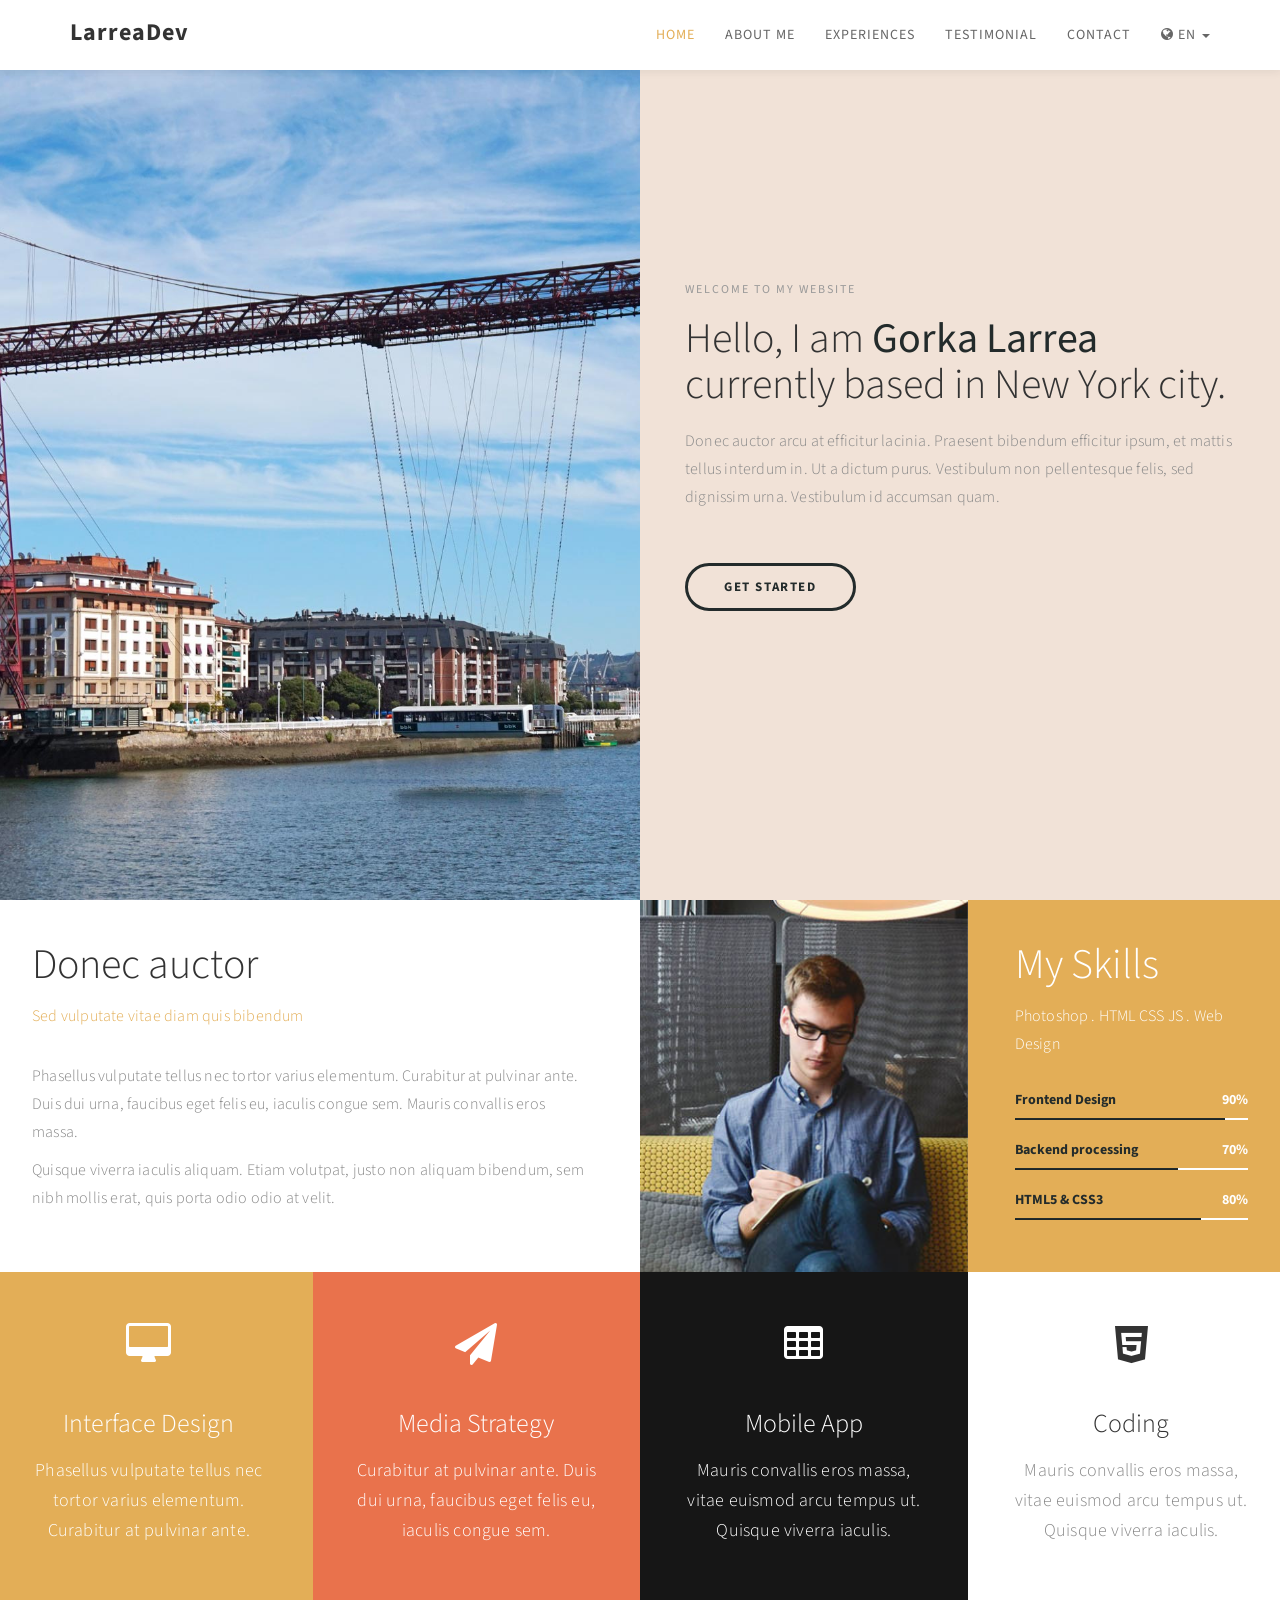
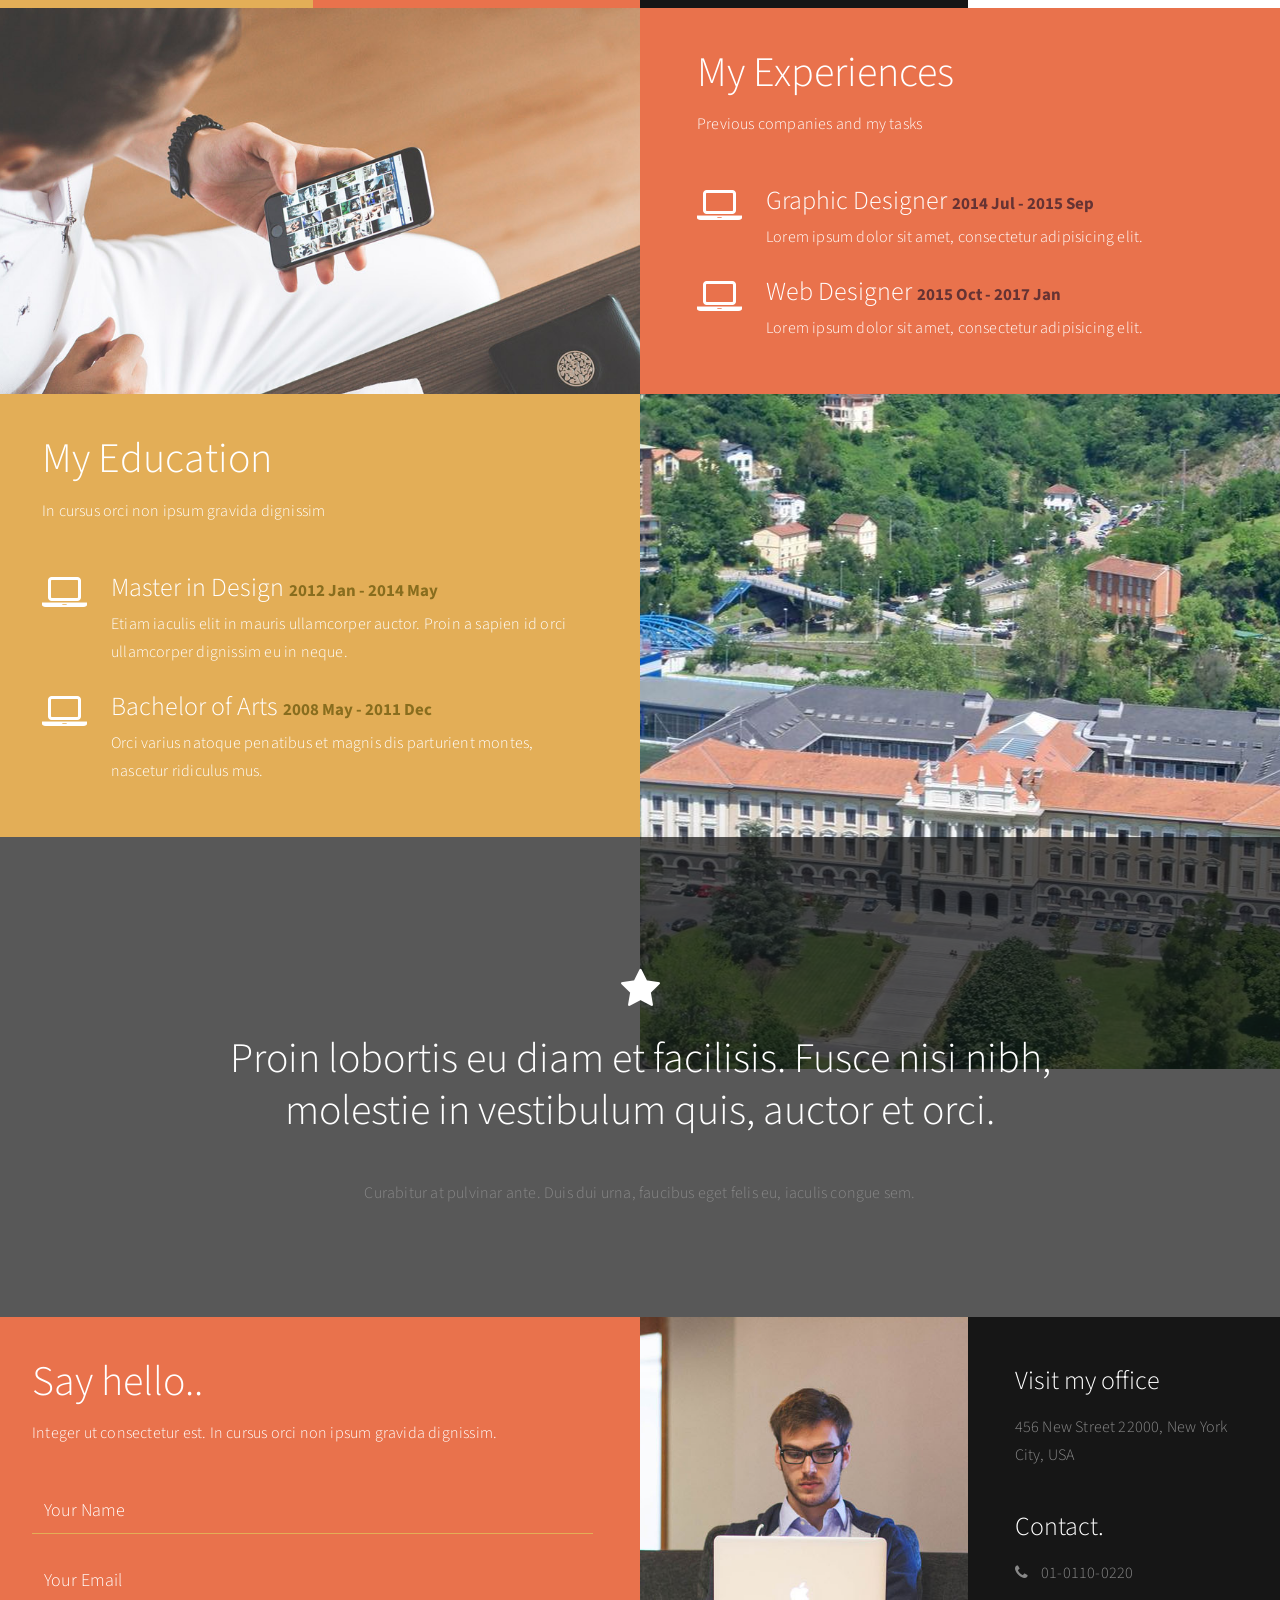
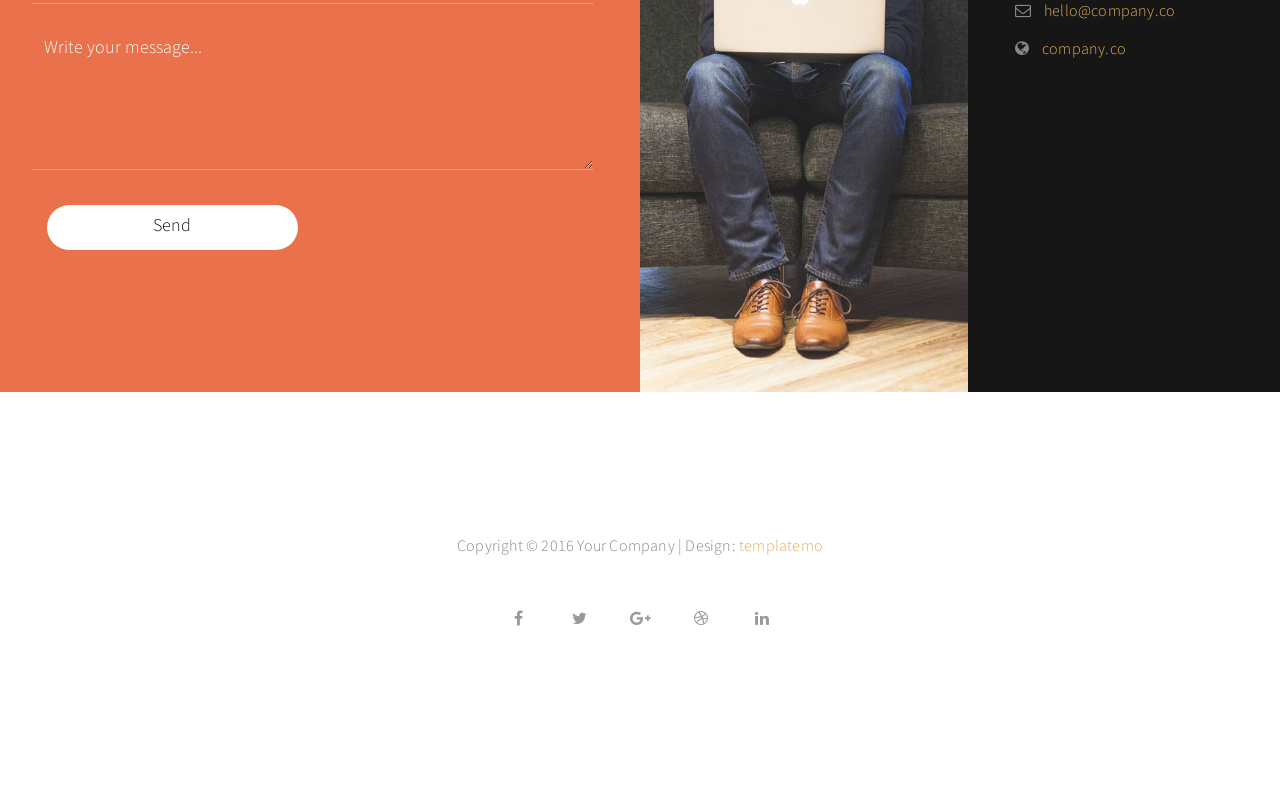
==== index.html @ 134ce339 "Cambiar png" ====
<!DOCTYPE html>
<html lang="en">
<head>

<meta charset="UTF-8">
<meta http-equiv="X-UA-Compatible" content="IE=Edge">
<meta name="description" content="">
<meta name="keywords" content="">
<meta name="author" content="templatemo">
<meta name="viewport" content="width=device-width, initial-scale=1, maximum-scale=1">

<title>Larrea</title>
<!--
Stimulus Template
http://www.templatemo.com/tm-498-stimulus
-->
<link rel="stylesheet" href="css/bootstrap.min.css">
<link rel="stylesheet" href="css/animate.css">
<link rel="stylesheet" href="css/font-awesome.min.css">
<link rel="stylesheet" href="css/templatemo-style.css">

<link href="https://fonts.googleapis.com/css?family=Source+Sans+Pro:300,400,700" rel="stylesheet">

</head>
<body data-spy="scroll" data-target=".navbar-collapse" data-offset="50">


<!-- PRE LOADER -->

<div class="preloader">
     <div class="spinner">
          <span class="spinner-rotate"></span>
     </div>
</div>


<!-- Navigation Section -->

<div class="navbar navbar-fixed-top custom-navbar" role="navigation">
     <div class="container">

          <!-- navbar header -->
          <div class="navbar-header">
               <button class="navbar-toggle" data-toggle="collapse" data-target=".navbar-collapse">
                    <span class="icon icon-bar"></span>
                    <span class="icon icon-bar"></span>
                    <span class="icon icon-bar"></span>
               </button>
               <a href="#" class="navbar-brand">LarreaDev</a>
          </div>

          <div class="collapse navbar-collapse">
               <ul class="nav navbar-nav navbar-right">
                    <li><a href="#home" class="smoothScroll" data-i18n="nav_home">Home</a></li>
                    <li><a href="#about" class="smoothScroll" data-i18n="nav_about">About Me</a></li>
                    <li><a href="#experience" class="smoothScroll" data-i18n="nav_experience">Experiences</a></li>
                    <li><a href="#quotes" class="smoothScroll" data-i18n="nav_testimonial">Testimonial</a></li>
                    <li><a href="#contact" class="smoothScroll" data-i18n="nav_contact">Contact</a></li>
                    <li class="dropdown" id="lang-dropdown">
                         <a href="#" class="dropdown-toggle" data-toggle="dropdown" aria-haspopup="true" aria-expanded="false">
                              <i class="fa fa-globe"></i> <span id="lang-current">EN</span> <span class="caret"></span>
                         </a>
                         <ul class="dropdown-menu">
                              <li><a href="#" data-lang="en">English</a></li>
                              <li><a href="#" data-lang="es">Español</a></li>
                         </ul>
                    </li>
               </ul>
          </div>

     </div>
</div>


<!-- Home Section -->

<section id="home" class="parallax-section">
     <div class="container">
          <div class="row">

               <div class="col-md-6 col-sm-6">
                    <div class="home-img"></div>
               </div>

               <div class="col-md-6 col-sm-6">
                    <div class="home-thumb">
                         <div class="section-title">
                              <h4 class="wow fadeInUp" data-wow-delay="0.3s" data-i18n="home_welcome">welcome to my website</h4>
                              <h1 class="wow fadeInUp" data-wow-delay="0.6s"><span data-i18n="home_title_pre">Hello, I am</span> <strong>Gorka Larrea</strong> <span data-i18n="home_title_post">currently based in New York city.</span></h1>
                              <p class="wow fadeInUp" data-wow-delay="0.9s" data-i18n="home_desc">Donec auctor arcu at efficitur lacinia. Praesent bibendum efficitur ipsum, et mattis tellus interdum in. Ut a dictum purus. Vestibulum non pellentesque felis, sed dignissim urna. Vestibulum id accumsan quam.</p>
                              
                              <a href="#about" class="wow fadeInUp smoothScroll section-btn btn btn-success" data-wow-delay="1.4s" data-i18n="home_button">Get Started</a>
                              
                         </div>
                    </div>
               </div>


          </div>
     </div>
</section>


<!-- About Section -->

<section id="about" class="parallax-section">
     <div class="container">
          <div class="row">

               <div class="col-md-6 col-sm-12">
                    <div class="about-thumb">
                         <div class="wow fadeInUp section-title" data-wow-delay="0.4s">
                              <h1 data-i18n="about_title">Donec auctor</h1>
                              <p class="color-yellow" data-i18n="about_subtitle">Sed vulputate vitae diam quis bibendum</p>
                         </div>
                         <div class="wow fadeInUp" data-wow-delay="0.8s">
                              <p data-i18n="about_p1">Phasellus vulputate tellus nec tortor varius elementum. Curabitur at pulvinar ante. Duis dui urna, faucibus eget felis eu, iaculis congue sem. Mauris convallis eros massa.</p>
                              <p data-i18n="about_p2">Quisque viverra iaculis aliquam. Etiam volutpat, justo non aliquam bibendum, sem nibh mollis erat, quis porta odio odio at velit.</p>
                         </div>
                    </div>
               </div>

               <div class="col-md-3 col-sm-6">
                    <div class="background-image about-img"></div>
               </div>

               <div class="bg-yellow col-md-3 col-sm-6">
                    <div class="skill-thumb">
                         <div class="wow fadeInUp section-title color-white" data-wow-delay="1.2s">
                              <h1 data-i18n="skills_title">My Skills</h1>
                              <p class="color-white" data-i18n="skills_subtitle">Photoshop . HTML CSS JS . Web Design</p>
                         </div>

                         <div class=" wow fadeInUp skills-thumb" data-wow-delay="1.6s">
                         <strong data-i18n="skill_frontend">Frontend Design</strong>
                              <span class="color-white pull-right">90%</span>
                                   <div class="progress">
                                        <div class="progress-bar progress-bar-primary" role="progressbar" aria-valuenow="90" aria-valuemin="0" aria-valuemax="100" style="width: 90%;"></div>
                                   </div>

                         <strong data-i18n="skill_backend">Backend processing</strong>
                              <span class="color-white pull-right">70%</span>
                                   <div class="progress">
                                        <div class="progress-bar progress-bar-primary" role="progressbar" aria-valuenow="70" aria-valuemin="0" aria-valuemax="100" style="width: 70%;"></div>
                                   </div>

                         <strong data-i18n="skill_html">HTML5 & CSS3</strong>
                              <span class="color-white pull-right">80%</span>
                                   <div class="progress">
                                        <div class="progress-bar progress-bar-primary" role="progressbar" aria-valuenow="80" aria-valuemin="0" aria-valuemax="100" style="width: 80%;"></div>
                                   </div>
                         </div>

                    </div>
               </div>

          </div>
     </div>
</section>


<!-- Service Section -->

<section id="service" class="parallax-section">
     <div class="container">
          <div class="row">

               <div class="bg-yellow col-md-3 col-sm-6">
                    <div class="wow fadeInUp color-white service-thumb" data-wow-delay="0.8s">
                         <i class="fa fa-desktop"></i>
                              <h3 data-i18n="service_1_title">Interface Design</h3>
                              <p class="color-white" data-i18n="service_1_desc">Phasellus vulputate tellus nec tortor varius elementum. Curabitur at pulvinar ante.</p>
                    </div>
               </div>

               <div class="col-md-3 col-sm-6">
                    <div class="wow fadeInUp color-white service-thumb" data-wow-delay="1.2s">
                         <i class="fa fa-paper-plane"></i>
                              <h3 data-i18n="service_2_title">Media Strategy</h3>
                              <p class="color-white" data-i18n="service_2_desc">Curabitur at pulvinar ante. Duis dui urna, faucibus eget felis eu, iaculis congue sem.</p>
                    </div>
               </div>

               <div class="bg-dark col-md-3 col-sm-6">
                    <div class="wow fadeInUp color-white service-thumb" data-wow-delay="1.6s">
                         <i class="fa fa-table"></i>
                              <h3 data-i18n="service_3_title">Mobile App</h3>
                              <p class="color-white" data-i18n="service_3_desc">Mauris convallis eros massa, vitae euismod arcu tempus ut. Quisque viverra iaculis.</p>
                    </div>
               </div>

               <div class="bg-white col-md-3 col-sm-6">
                    <div class="wow fadeInUp service-thumb" data-wow-delay="1.8s">
                         <i class="fa fa-html5"></i>
                              <h3 data-i18n="service_4_title">Coding</h3>
                              <p data-i18n="service_4_desc">Mauris convallis eros massa, vitae euismod arcu tempus ut. Quisque viverra iaculis.</p>
                    </div>
               </div>

          </div>
     </div>
</section>


<!-- Experience Section -->

<section id="experience" class="parallax-section">
     <div class="container">
          <div class="row">

               <div class="col-md-6 col-sm-6">
                    <div class="background-image experience-img"></div>
               </div>

               <div class="col-md-6 col-sm-6">
                    <div class="color-white experience-thumb">
                         <div class="wow fadeInUp section-title" data-wow-delay="0.8s">
                              <h1 data-i18n="experience_title">My Experiences</h1>
                              <p class="color-white" data-i18n="experience_subtitle">Previous companies and my tasks</p>
                         </div>

                         <div class="wow fadeInUp color-white media" data-wow-delay="1.2s">
                              <div class="media-object media-left">
                                   <i class="fa fa-laptop"></i>
                              </div>
                              <div class="media-body">
                                   <h3 class="media-heading"><span data-i18n="experience_1_role">Graphic Designer</span> <small data-i18n="experience_1_date">2014 Jul - 2015 Sep</small></h3>
                                   <p class="color-white" data-i18n="experience_1_desc">Lorem ipsum dolor sit amet, consectetur adipisicing elit.</p>
                              </div>
                         </div>

                         <div class="wow fadeInUp color-white media" data-wow-delay="1.6s">
                              <div class="media-object media-left">
                                   <i class="fa fa-laptop"></i>
                              </div>
                              <div class="media-body">
                                   <h3 class="media-heading"><span data-i18n="experience_2_role">Web Designer</span> <small data-i18n="experience_2_date">2015 Oct - 2017 Jan</small></h3>
                                   <p class="color-white" data-i18n="experience_2_desc">Lorem ipsum dolor sit amet, consectetur adipisicing elit.</p>
                              </div>
                         </div>

                    </div>
               </div>

          </div>
     </div>
</section>


<!-- Education Section -->

<section id="education" class="parallax-section">
     <div class="container">
          <div class="row">

               <div class="col-md-6 col-sm-6">
                    <div class="color-white education-thumb">
                         <div class="wow fadeInUp section-title" data-wow-delay="0.8s">
                              <h1 data-i18n="education_title">My Education</h1>
                              <p class="color-white" data-i18n="education_subtitle">In cursus orci non ipsum gravida dignissim</p>
                         </div>

                         <div class="wow fadeInUp color-white media" data-wow-delay="1.2s">
                              <div class="media-object media-left">
                                   <i class="fa fa-laptop"></i>
                              </div>
                              <div class="media-body">
                                   <h3 class="media-heading"><span data-i18n="education_1_role">Master in Design</span> <small data-i18n="education_1_date">2012 Jan - 2014 May</small></h3>
                                   <p class="color-white" data-i18n="education_1_desc">Etiam iaculis elit in mauris ullamcorper auctor. Proin a sapien id orci ullamcorper dignissim eu in neque. </p>
                              </div>
                         </div>

                         <div class="wow fadeInUp color-white media" data-wow-delay="1.6s">
                              <div class="media-object media-left">
                                   <i class="fa fa-laptop"></i>
                              </div>
                              <div class="media-body">
                                   <h3 class="media-heading"><span data-i18n="education_2_role">Bachelor of Arts</span> <small data-i18n="education_2_date">2008 May - 2011 Dec</small></h3>
                                   <p class="color-white" data-i18n="education_2_desc">Orci varius natoque penatibus et magnis dis parturient montes, nascetur ridiculus mus.</p>
                              </div>
                         </div>

                    </div>
               </div>

               <div class="col-md-6 col-sm-6">
                    <div class="background-image education-img"></div>
               </div>

          </div>
     </div>
</section>


<!-- Quotes Section -->

<section id="quotes" class="parallax-section">
     <div class="overlay"></div>
     <div class="container">
          <div class="row">

               <div class="col-md-offset-1 col-md-10 col-sm-12">
                    <i class="wow fadeInUp fa fa-star" data-wow-delay="0.6s"></i>
                    <h2 class="wow fadeInUp" data-wow-delay="0.8s" data-i18n="quotes_text">Proin lobortis eu diam et facilisis. Fusce nisi nibh, molestie in vestibulum quis, auctor et orci.</h2>
                    <p class="wow fadeInUp" data-wow-delay="1s" data-i18n="quotes_author">Curabitur at pulvinar ante. Duis dui urna, faucibus eget felis eu, iaculis congue sem.</p>
               </div>

          </div>
     </div>
</section>


<!-- Contact Section -->

<section id="contact" class="parallax-section">
     <div class="container">
          <div class="row">

               <div class="col-md-6 col-sm-12">
                    <div class="contact-form">
                         <div class="wow fadeInUp section-title" data-wow-delay="0.2s">
                              <h1 class="color-white" data-i18n="contact_title">Say hello..</h1>
                              <p class="color-white" data-i18n="contact_subtitle">Integer ut consectetur est. In cursus orci non ipsum gravida dignissim.</p>
                         </div>

                         <div id="contact-form">
                              <form action="#template-mo" method="post">
                                   <div class="wow fadeInUp" data-wow-delay="1s">
                                        <input name="fullname" type="text" class="form-control" id="fullname" placeholder="Your Name" data-i18n-placeholder="contact_name_placeholder">
                                   </div>
                                   <div class="wow fadeInUp" data-wow-delay="1.2s">
                                        <input name="email" type="email" class="form-control" id="email" placeholder="Your Email" data-i18n-placeholder="contact_email_placeholder">
                                   </div>
                                   <div class="wow fadeInUp" data-wow-delay="1.4s">
                                        <textarea name="message" rows="5" class="form-control" id="message" placeholder="Write your message..." data-i18n-placeholder="contact_message_placeholder"></textarea>
                                   </div>
                                   <div class="wow fadeInUp col-md-6 col-sm-8" data-wow-delay="1.6s">
                                        <input name="submit" type="submit" class="form-control" id="submit" value="Send" data-i18n-value="contact_submit">
                                   </div>
                              </form>
                         </div>

                    </div>
               </div>

               <div class="col-md-3 col-sm-6">
                    <div class="background-image contact-img"></div>
               </div>

               <div class="bg-dark col-md-3 col-sm-6">
                    <div class="contact-thumb">
                         <div class="wow fadeInUp contact-info" data-wow-delay="0.6s">
                              <h3 class="color-white" data-i18n="contact_office_title">Visit my office</h3>
                              <p data-i18n="contact_office_address">456 New Street 22000, New York City, USA</p>
                         </div>

                         <div class="wow fadeInUp contact-info" data-wow-delay="0.8s">
                              <h3 class="color-white" data-i18n="contact_info_title">Contact.</h3>
                              <p><i class="fa fa-phone"></i> 01-0110-0220</p>
                              <p><i class="fa fa-envelope-o"></i> <a href="mailto:hello@company.co">hello@company.co</a></p>
                              <p><i class="fa fa-globe"></i> <a href="#">company.co</a></p>
                         </div>

                    </div>
               </div>

          </div>
     </div>
</section>


<!-- Footer Section -->

<footer>
	<div class="container">
		<div class="row">

               <div class="col-md-12 col-sm-12">
                    <div class="wow fadeInUp footer-copyright" data-wow-delay="1.8s">
                         <p><span data-i18n="footer_copyright">Copyright &copy; 2016 Your Company</span>
                    
                    | Design: <a href="http://www.google.com/+templatemo" target="_parent">templatemo</a></p>
                    </div>
				<ul class="wow fadeInUp social-icon" data-wow-delay="2s">
                         <li><a href="#" class="fa fa-facebook"></a></li>
                         <li><a href="#" class="fa fa-twitter"></a></li>
                         <li><a href="#" class="fa fa-google-plus"></a></li>
                         <li><a href="#" class="fa fa-dribbble"></a></li>
                         <li><a href="#" class="fa fa-linkedin"></a></li>
                    </ul>
               </div>
			
		</div>
	</div>
</footer>

<!-- SCRIPTS -->

<script src="js/jquery.js"></script>
<script src="js/bootstrap.min.js"></script>
<script src="js/jquery.parallax.js"></script>
<script src="js/smoothscroll.js"></script>
<script src="js/wow.min.js"></script>
<script src="js/translations.js"></script>
<script src="js/i18n.js"></script>
<script src="js/custom.js"></script>

</body>
</html>
---- css/templatemo-style.css ----
/*

Stimulus Template

http://www.templatemo.com/tm-498-stimulus

*/

body {
	background: #ffffff;
    font-family: 'Source Sans Pro', sans-serif;
    font-style: normal;
	font-weight: 300;
    overflow-x: hidden;
}

html,body {
  width: 100%;
  height: 100%;
}


/*---------------------------------------
    Typorgraphy              
-----------------------------------------*/

h1,h2,h3,h4,h5,h6 {
  font-style: normal;
  font-weight: 300;
}

h1,h2,h3 {
  font-weight: 300;
}

h1 {
  font-size: 42px;
  padding-bottom: 14px;
  margin-bottom: 0px;
}

h2 {
  font-size: 42px;
  line-height: 52px;
  margin-top: 0px;
}

h3 {
  font-size: 26px;
  line-height: 32px;
  padding-bottom: 6px;
}

h4 {
  color: #999;
  font-size: 12px;
  font-weight: normal;
  letter-spacing: 2px;
  text-transform: uppercase;
  padding-top: 6px;
}

h5 {
  color: #666666;
}

strong {
  color: #232B2B;
  font-weight: normal;
}

p {
    color: #888;
    font-size: 16px;
    font-weight: 300;
    line-height: 28px;
    letter-spacing: 0.2px;
}

.section-btn {
  background-color: transparent;
  border: 3px solid #232B2B;
  border-radius: 100px;
  color: #232B2B;
  font-size: 13px;
  font-weight: bold;
  letter-spacing: 1.6px;
  padding: 12px 36px;
  margin-top: 42px;
  transition: all 0.4s ease-in-out;
  text-transform: uppercase;
}

.section-btn:hover {
  background: #E3AE57;
  border-color: transparent;
  color: #ffffff;
}

.btn-success:focus {
  background-color: #000;
  border-color: transparent;
}

.parallax-section {
  background-attachment: fixed !important;
  background-size: cover !important;
}

.section-title {
  position: relative;
  padding-bottom: 22px;
}

#about,
#service,
#experience,
#education,
#contact {
  position: relative;
}

#home .container,
#about .container, 
#experience .container,
#service .container,
#education .container,
#contact .container {
  width: 100%;
  padding: 0;
  margin: 0;
}

#experience .experience-thumb,
#education .education-thumb  {
  padding: 22px 42px 42px 42px;
}

#service,
#quotes,
footer {
  text-align: center;
}

#experience,
#education {
  background: #E9724C;
}

.background-image {
    background-position: 50% 50% !important;
    background-size: cover !important;
    width: 100%;
    height: 100%;
    min-height: 75vh;
    position: absolute;
    top: 0;
    right: 0;
    bottom: 0;
    left: 0;
}

.color-white {
  color: #ffffff;
}

.color-yellow {
  color: #E3AE57;
}

.bg-yellow {
  background: #E3AE57;
}

.bg-white {
  background: #ffffff;
}

.bg-dark {
  background: #161616;
}



/*---------------------------------------
    General               
-----------------------------------------*/

html{
  -webkit-font-smoothing: antialiased;
}

a {
  color: #E3AE57;
  -webkit-transition: 0.5s;
  -o-transition: 0.5s;
  transition: 0.5s;
  text-decoration: none !important;
}
a:hover, a:active, a:focus {
  color: #E3AE57;
  outline: none;
}

* {
  -webkit-box-sizing: border-box;
  -moz-box-sizing: border-box;
  box-sizing: border-box;
}

*:before,
*:after {
  -webkit-box-sizing: border-box;
  -moz-box-sizing: border-box;
  box-sizing: border-box;
}



/*---------------------------------------
    Preloader section              
-----------------------------------------*/

.preloader {
  position: fixed;
  top: 0;
  left: 0;
  width: 100%;
  height: 100%;
  z-index: 99999;
  display: flex;
  flex-flow: row nowrap;
  justify-content: center;
  align-items: center;
  background: none repeat scroll 0 0 #ffffff;
}

.spinner {
  border: 1px solid transparent;
  border-radius: 5px;
  position: relative;
}

.spinner:before {
  content: '';
  box-sizing: border-box;
  position: absolute;
  top: 50%;
  left: 50%;
  width: 30px;
  height: 30px;
  margin-top: -10px;
  margin-left: -10px;
  border-radius: 50%;
  border: 2px solid #E3AE57;
  border-top-color: #f9f9f9;
  animation: spinner .6s linear infinite;
}

@-webkit-@keyframes spinner {
  to {transform: rotate(360deg);}
}

@keyframes spinner {
  to {transform: rotate(360deg);}
}



/*---------------------------------------
    Navigation section              
-----------------------------------------*/

.custom-navbar {
    margin-bottom: 0;
    background-color: #ffffff;
}

.custom-navbar .navbar-brand {
    color: #333;
	text-shadow: 1px 1px #fff;
    font-weight: bold;
    font-size: 24px;
    line-height: 35px;
    letter-spacing: 1px;
}

.custom-navbar .nav li a {
    color: #666;
    font-size: 14px;
    font-weight: 400;
    letter-spacing: 1px;
    text-transform: uppercase;
    line-height: 40px;
    transition: all 0.4s ease-in-out;
}

.custom-navbar .nav li a:hover {
    background: transparent;
    color: #E3AE57;
}

.custom-navbar .navbar-nav > li > a:hover,
.custom-navbar .navbar-nav > li > a:focus {
  background-color: transparent;
}

.custom-navbar .nav li.active > a {
    background-color: transparent;
    color: #E3AE57;
}

#lang-dropdown > a {
    cursor: pointer;
}

#lang-dropdown .dropdown-menu {
    min-width: 130px;
    border-radius: 3px;
    box-shadow: 0 2px 6px rgba(0, 0, 0, 0.15);
}

#lang-dropdown .dropdown-menu > li > a {
    color: #666;
    text-transform: uppercase;
    font-size: 13px;
    letter-spacing: 1px;
}

#lang-dropdown .dropdown-menu > li > a:hover,
#lang-dropdown .dropdown-menu > li.active > a {
    background: #E3AE57;
    color: #fff;
}

.custom-navbar .navbar-toggle {
    border: none;
    padding-top: 10px;
}

.custom-navbar .navbar-toggle {
    background-color: transparent;
}

.custom-navbar .navbar-toggle .icon-bar {
    background: #E3AE57;
    border-color: transparent;
}

@media(min-width:768px) {
    .custom-navbar {
        padding: 0;
        border-bottom: 0;
        background: #ffffff;
        box-shadow: 0px 2px 8px 0px rgba(50, 50, 50, 0.08);
    }
}



/*---------------------------------------
    Home section              
-----------------------------------------*/

#home h1 {
  padding-bottom: 18px;
}

#home .col-md-6 {
  background: #f1e2d7;
/* light blue color: #c3eafd; */
  padding-right: 0;
  padding-left: 0;
}

#home .home-img {
  background: url('../images/puente-colgante-portugalete.jpg') no-repeat;
  background-size: cover;
  background-position: 50% 50%;
  width: 100%;
  height: 100vh;
}

#home .home-thumb {
  display: -webkit-box;
  display: -webkit-flex;
  display: -ms-flexbox;
  display: flex;
  -webkit-box-align: center;
  -webkit-align-items: center;
  -ms-flex-align: center;
  align-items: center;
  height: 100vh;
  padding: 0 45px 0 45px;
}



/*---------------------------------------
   About section              
-----------------------------------------*/

#about .about-img {
    background: url('../images/about-img.jpg') no-repeat;
}

#about .about-thumb,
#about .skill-thumb {
  padding: 22px 32px 32px 32px;
}

#about .progress {
  background: #ffffff;
  border-radius: 0px;
  box-shadow: none;
  height: 2px;
}

#about .progress-bar-primary {
  background: #232B2B;
}

#about strong,
#about span {
  font-weight: bold;
  display: inline-block;
  padding-bottom: 8px;
}



/*---------------------------------------
    Service section              
-----------------------------------------*/

#service {
  background: #E9724C;
}

#service p {
  font-size: 18px;
  line-height: 30px;
}

#service .service-thumb {
  padding: 52px 22px 52px 22px;
}

#service .service-thumb .fa {
  font-size: 42px;
  padding-bottom: 22px;
}



/*---------------------------------------
    Experience section              
-----------------------------------------*/

#experience .experience-img {
  background: url('../images/experience-img.jpg') no-repeat;
}

#experience .media-heading {
  margin-bottom: 0px;
}

#experience .media .fa {
  font-size: 42px;
  margin-right: 14px;
}

#experience small {
  color: #633;
  font-weight: bold;
}

/*---------------------------------------
    Education section              
-----------------------------------------*/

#education {
  background: #E3AE57;
}

#education .education-img {
  background: url('../images/ingenieria.jpg') no-repeat;
}

#education .media-heading {
  margin-bottom: 0px;
}

#education .media .fa {
  font-size: 42px;
  margin-right: 14px;
}

#education small {
  color: #886D1E;
  font-weight: bold;
}



/*---------------------------------------
   Quotes section              
-----------------------------------------*/

#quotes {
    background: url('../images/quotes-bg.jpg') 50% 0 repeat-y fixed;
    background-size: cover;
    background-position: center center;
    color: #ffffff;
    position: relative;
    padding: 100px 0px;
}

#quotes .overlay {
    background: #121212;
    width: 100%;
    height: 100%;
    position: absolute;
    top: 0;
    opacity: 0.7;
}

#quotes .fa {
  font-size: 42px;
  margin-top: 32px;
  margin-bottom: 22px;
}

#quotes p {
  padding-top: 32px;
}


/*---------------------------------------
    Contact section              
-----------------------------------------*/

#contact {
  background: #E9724C;
}

#contact .contact-form,
#contact .contact-thumb {
  padding: 22px 32px 22px 32px;
  min-height: 75vh;
}

#contact .contact-img {
  background: url('../images/contact-img.jpg') no-repeat;
  min-height: 75vh;
}

#contact .contact-info {
  padding-top: 6px;
  padding-bottom: 6px;
}

#contact .form-control::-moz-placeholder{color:#ffffff;opacity:1}
#contact .form-control:-ms-input-placeholder{color:#ffffff}
#contact .form-control::-webkit-input-placeholder{color:#ffffff}

#contact .form-control {
  background: transparent;
  border: none;
  border-bottom: 1px solid #E3AE57;
  border-radius: 0px;
  box-shadow: none;
  color: #ffffff;
  font-size: 18px;
  margin-top: 10px;
  margin-bottom: 25px;
  transition: all 0.4s ease-in-out;
}

#contact .form-control:focus {
  border-bottom-color: #ffffff;
}

#contact input {
  height: 45px;
}

#contact input[type="submit"] {
  background: #ffffff;
  border: 2px solid transparent;
  border-radius: 40px;
  color: #161616;
  padding-bottom: 10px;
}

#contact input[type="submit"]:hover {
  background: transparent;
  border-color: #ffffff;
  color: #ffffff;
}

#contact .fa {
  padding-right: 10px;
}



/*---------------------------------------
   Footer section              
-----------------------------------------*/

footer {
    padding: 140px 0px;
}



/*---------------------------------------
   Social icon             
-----------------------------------------*/

.social-icon {
    position: relative;
    padding: 0;
    margin: 0;
    text-align: center;
}

.social-icon li {
    display: inline-block;
    list-style: none;
}

.social-icon li a {
    border: 2px solid transparent;
    color: #999;
    border-radius: 100px;
    cursor: pointer;
    font-size: 16px;
    text-decoration: none;
    transition: all 0.4s ease-in-out;
    width: 50px;
    height: 50px;
    line-height: 50px;
    text-align: center;
    vertical-align: middle;
    position: relative;
    margin: 22px 4px 10px 4px;
}

.social-icon li a:hover {
    background: #E3AE57;
    border-color: #ffffff;
    color: #ffffff;
    transform: scale(1.1);
}



/*---------------------------------------
   Mobile Responsive         
-----------------------------------------*/

@media only screen and (max-width: 580px) {
  h1 {
    font-size: 32px;
  }

  h2 {
    font-size: 28px;
    line-height: inherit;
  }

  h3 {
    font-size: 22px;
    line-height: inherit;
  }
}

@media only screen and (max-width: 767px) {
  .custom-navbar .navbar-brand {
    line-height: 18px;
  }

  #home .home-thumb {
    height: auto;
    padding-top: 32px;
    padding-bottom: 12px;
  }

  #home .container,
  #about .container, 
  #experience .container,
  #service .container,
  #education .container,
  #contact .container {
    padding-right: 15px;
    padding-left: 15px;
  }

  #about .col-md-3,
  #experience .col-md-6,
  #education .col-md-6,
  #contact .col-md-3 {
    padding: 0;
    margin: 0;
  }

  .background-image {
    position: relative;
    min-height: 65vh;
  }
}

@media only screen and (max-width: 1024px) {
  .section-title {
    padding-bottom: 12px;
  }

  footer {
    padding: 40px 0;
  }
}
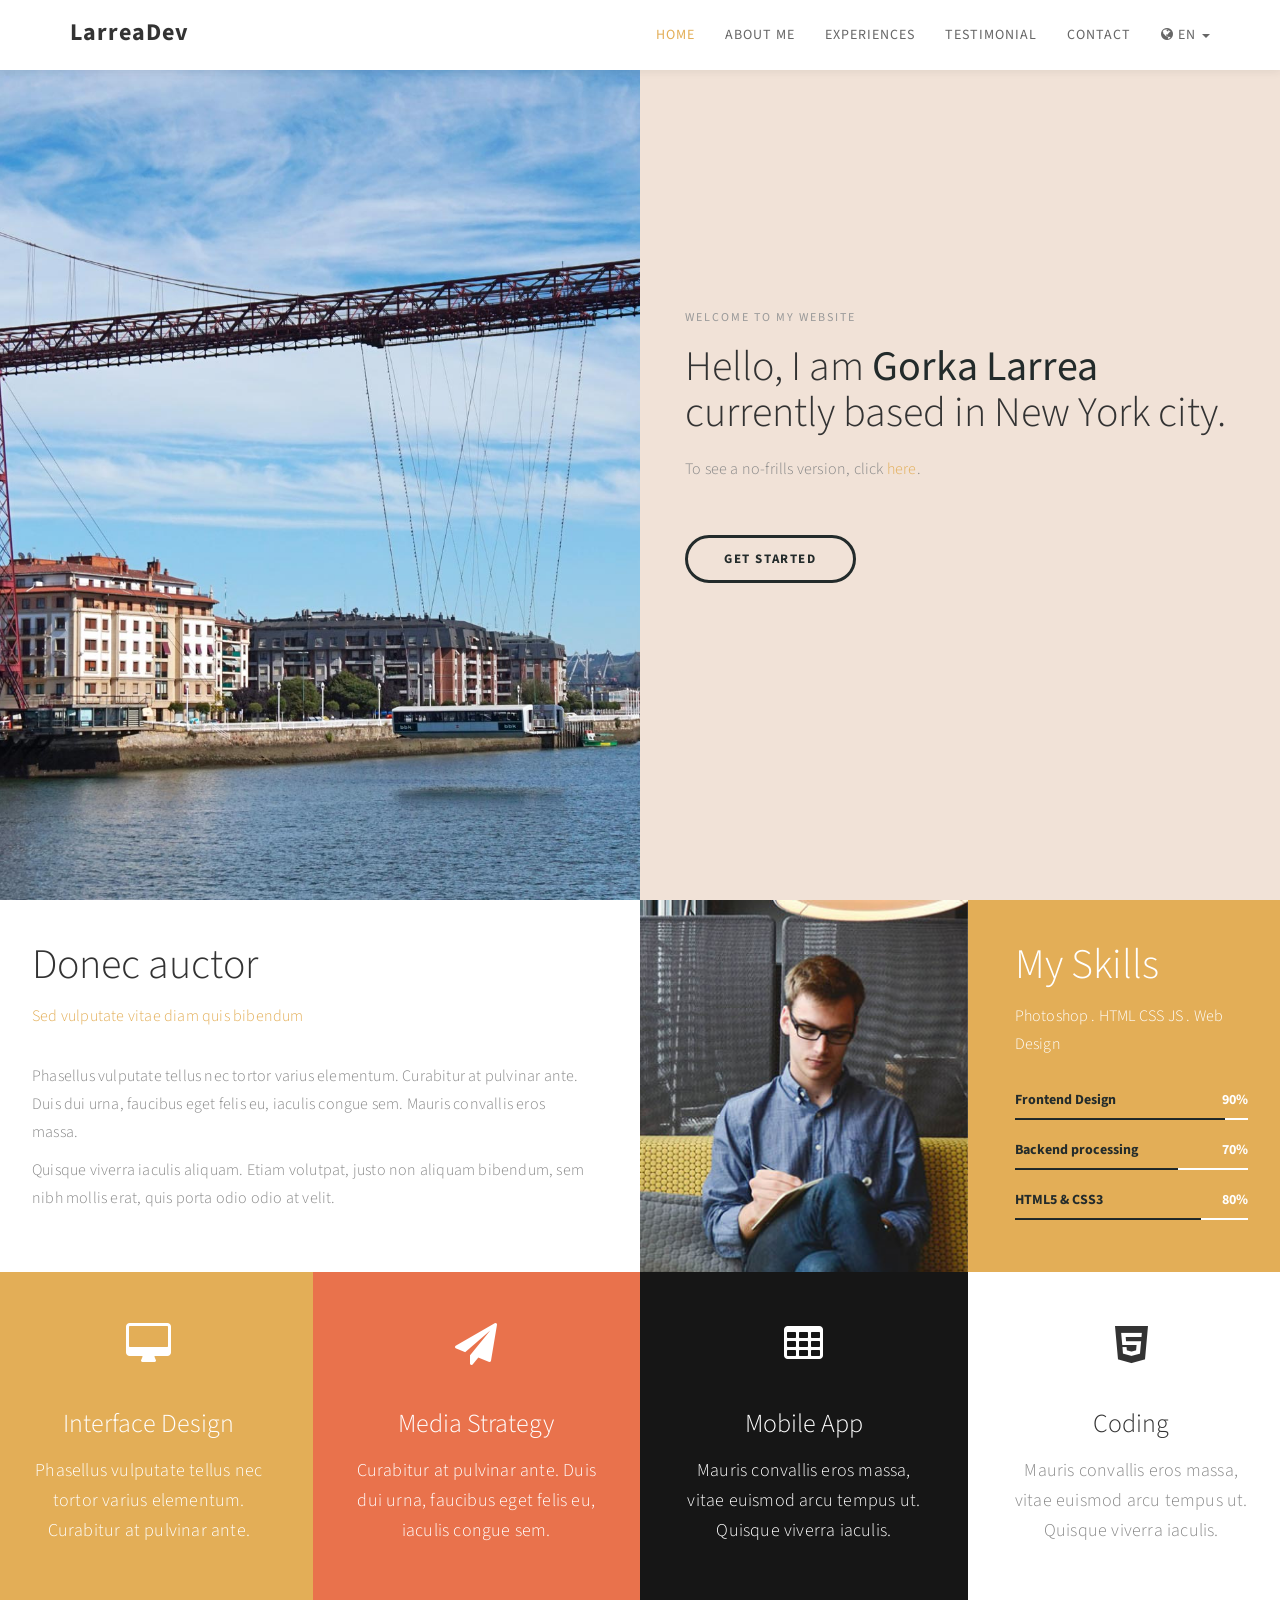
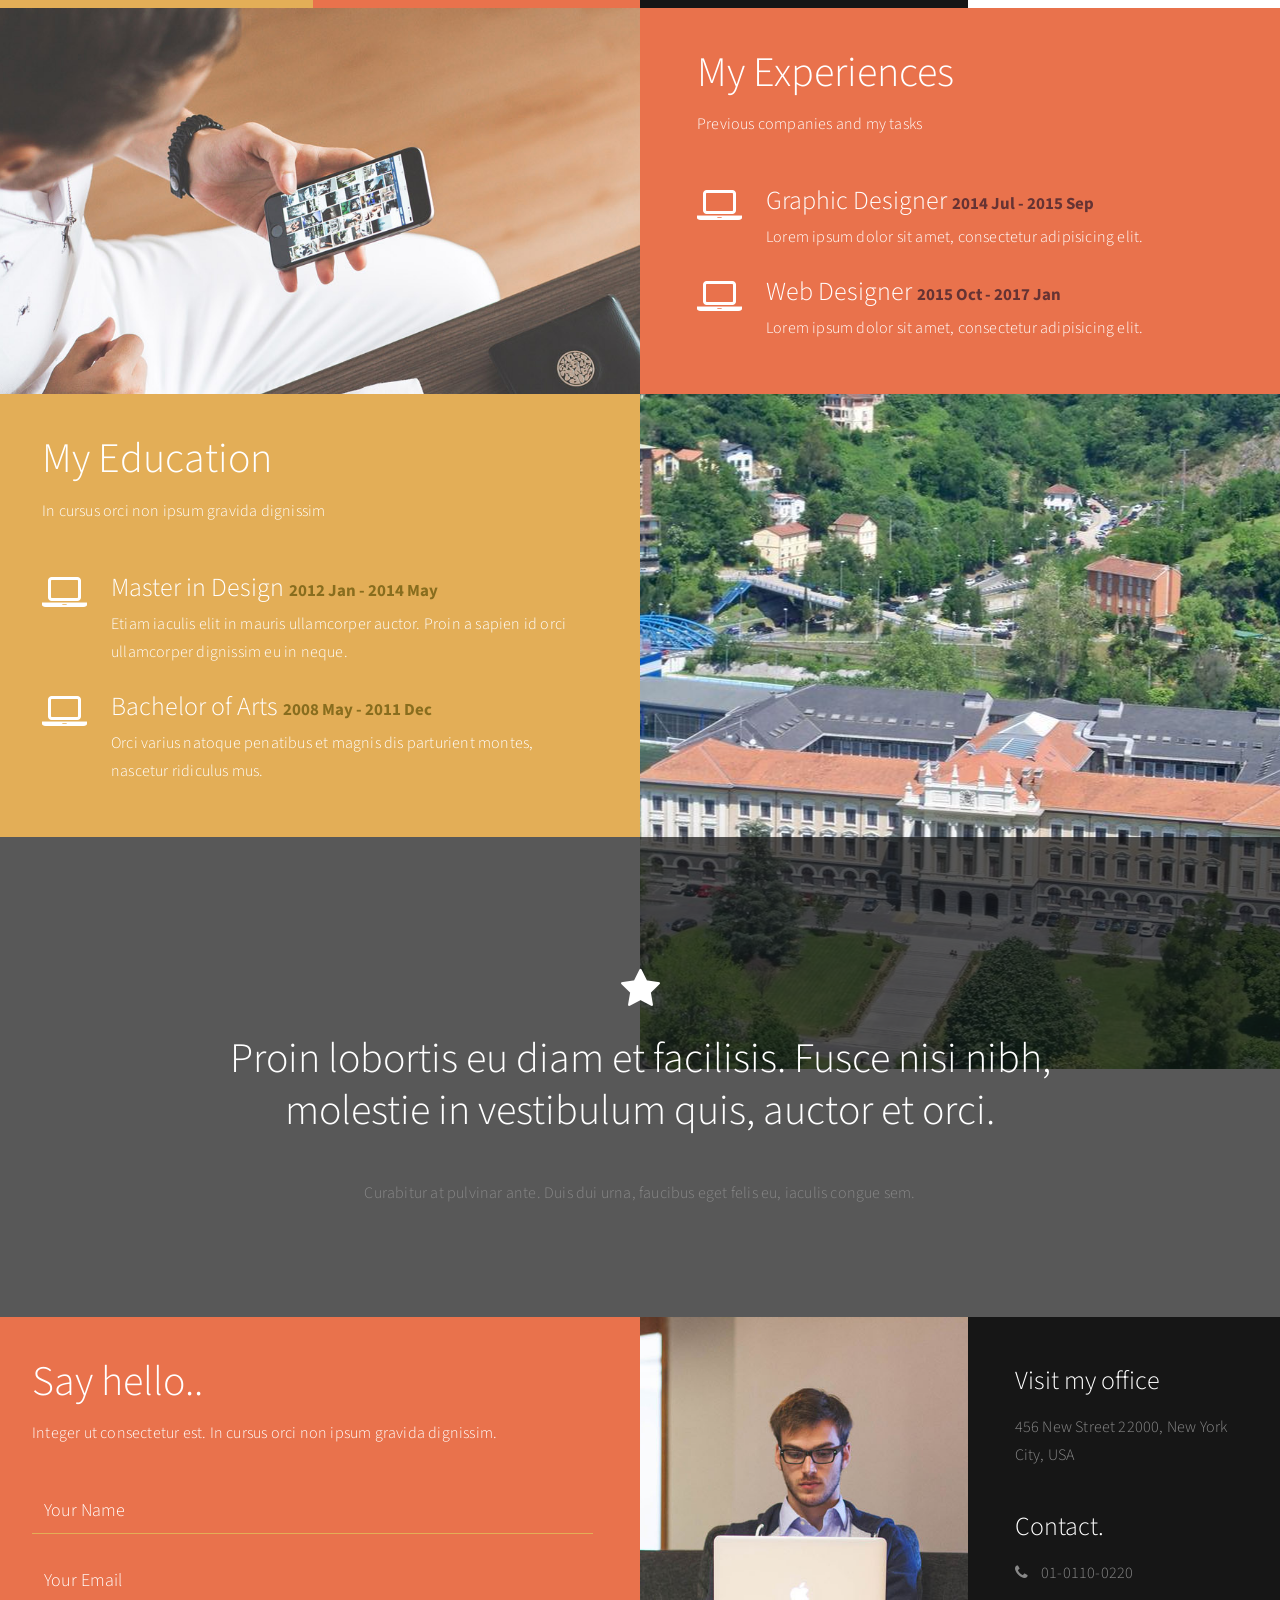
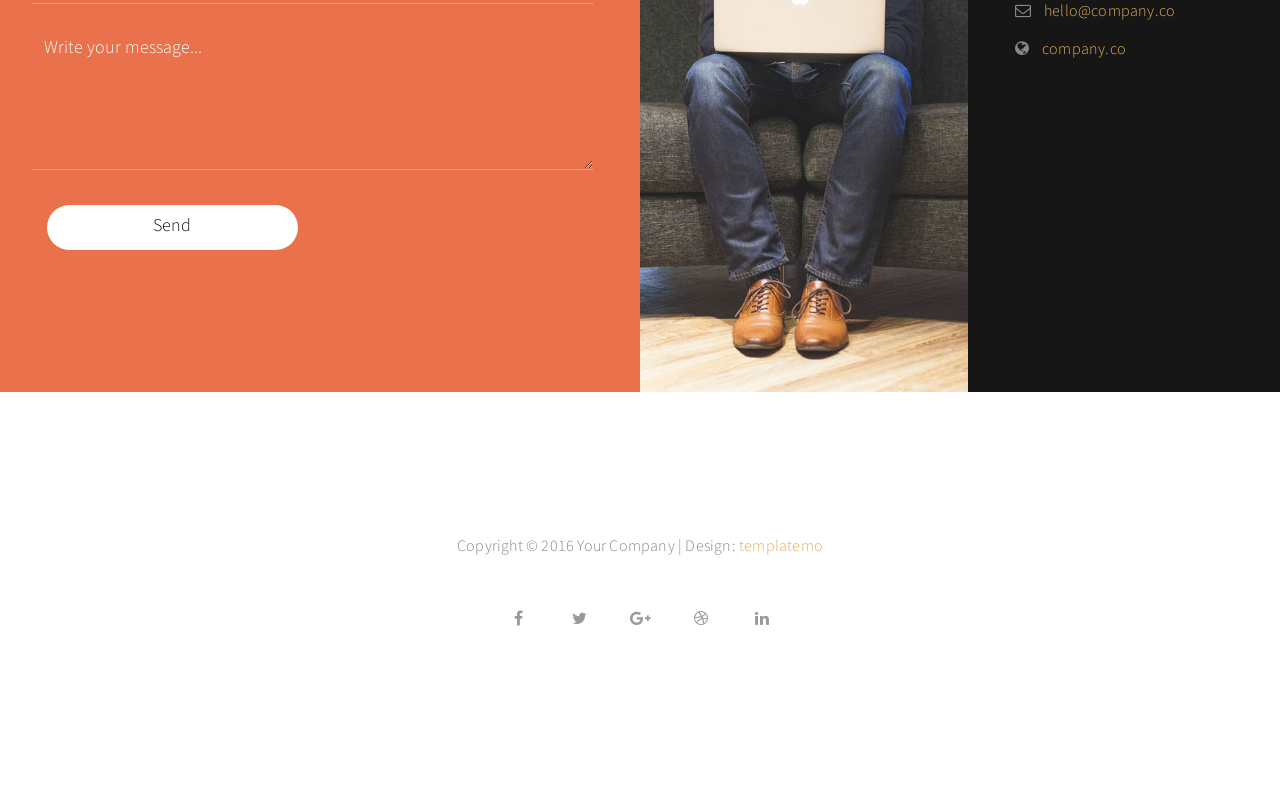
==== commit 9e2d0936: "Terminar la página simple" ====
--- a/index.html
+++ b/index.html
@@ -4,12 +4,12 @@
 
 <meta charset="UTF-8">
 <meta http-equiv="X-UA-Compatible" content="IE=Edge">
-<meta name="description" content="">
+<meta name="description" content="Personal website for Larrea-dev">
 <meta name="keywords" content="">
 <meta name="author" content="templatemo">
 <meta name="viewport" content="width=device-width, initial-scale=1, maximum-scale=1">
-
-<title>Larrea</title>
+<link rel="icon" type="image/png" href="images/icons/favicon.png">
+<title>Larrea-dev</title>
 <!--
 Stimulus Template
 http://www.templatemo.com/tm-498-stimulus
@@ -87,7 +87,7 @@
                          <div class="section-title">
                               <h4 class="wow fadeInUp" data-wow-delay="0.3s" data-i18n="home_welcome">welcome to my website</h4>
                               <h1 class="wow fadeInUp" data-wow-delay="0.6s"><span data-i18n="home_title_pre">Hello, I am</span> <strong>Gorka Larrea</strong> <span data-i18n="home_title_post">currently based in New York city.</span></h1>
-                              <p class="wow fadeInUp" data-wow-delay="0.9s" data-i18n="home_desc">Donec auctor arcu at efficitur lacinia. Praesent bibendum efficitur ipsum, et mattis tellus interdum in. Ut a dictum purus. Vestibulum non pellentesque felis, sed dignissim urna. Vestibulum id accumsan quam.</p>
+                              <p class="wow fadeInUp" data-wow-delay="1.1s"><span data-i18n="home_desc">To see a no-frills version, click</span> <a href="simple.html" data-i18n="home_desc_link">here</a>.</p>
                               
                               <a href="#about" class="wow fadeInUp smoothScroll section-btn btn btn-success" data-wow-delay="1.4s" data-i18n="home_button">Get Started</a>
                               
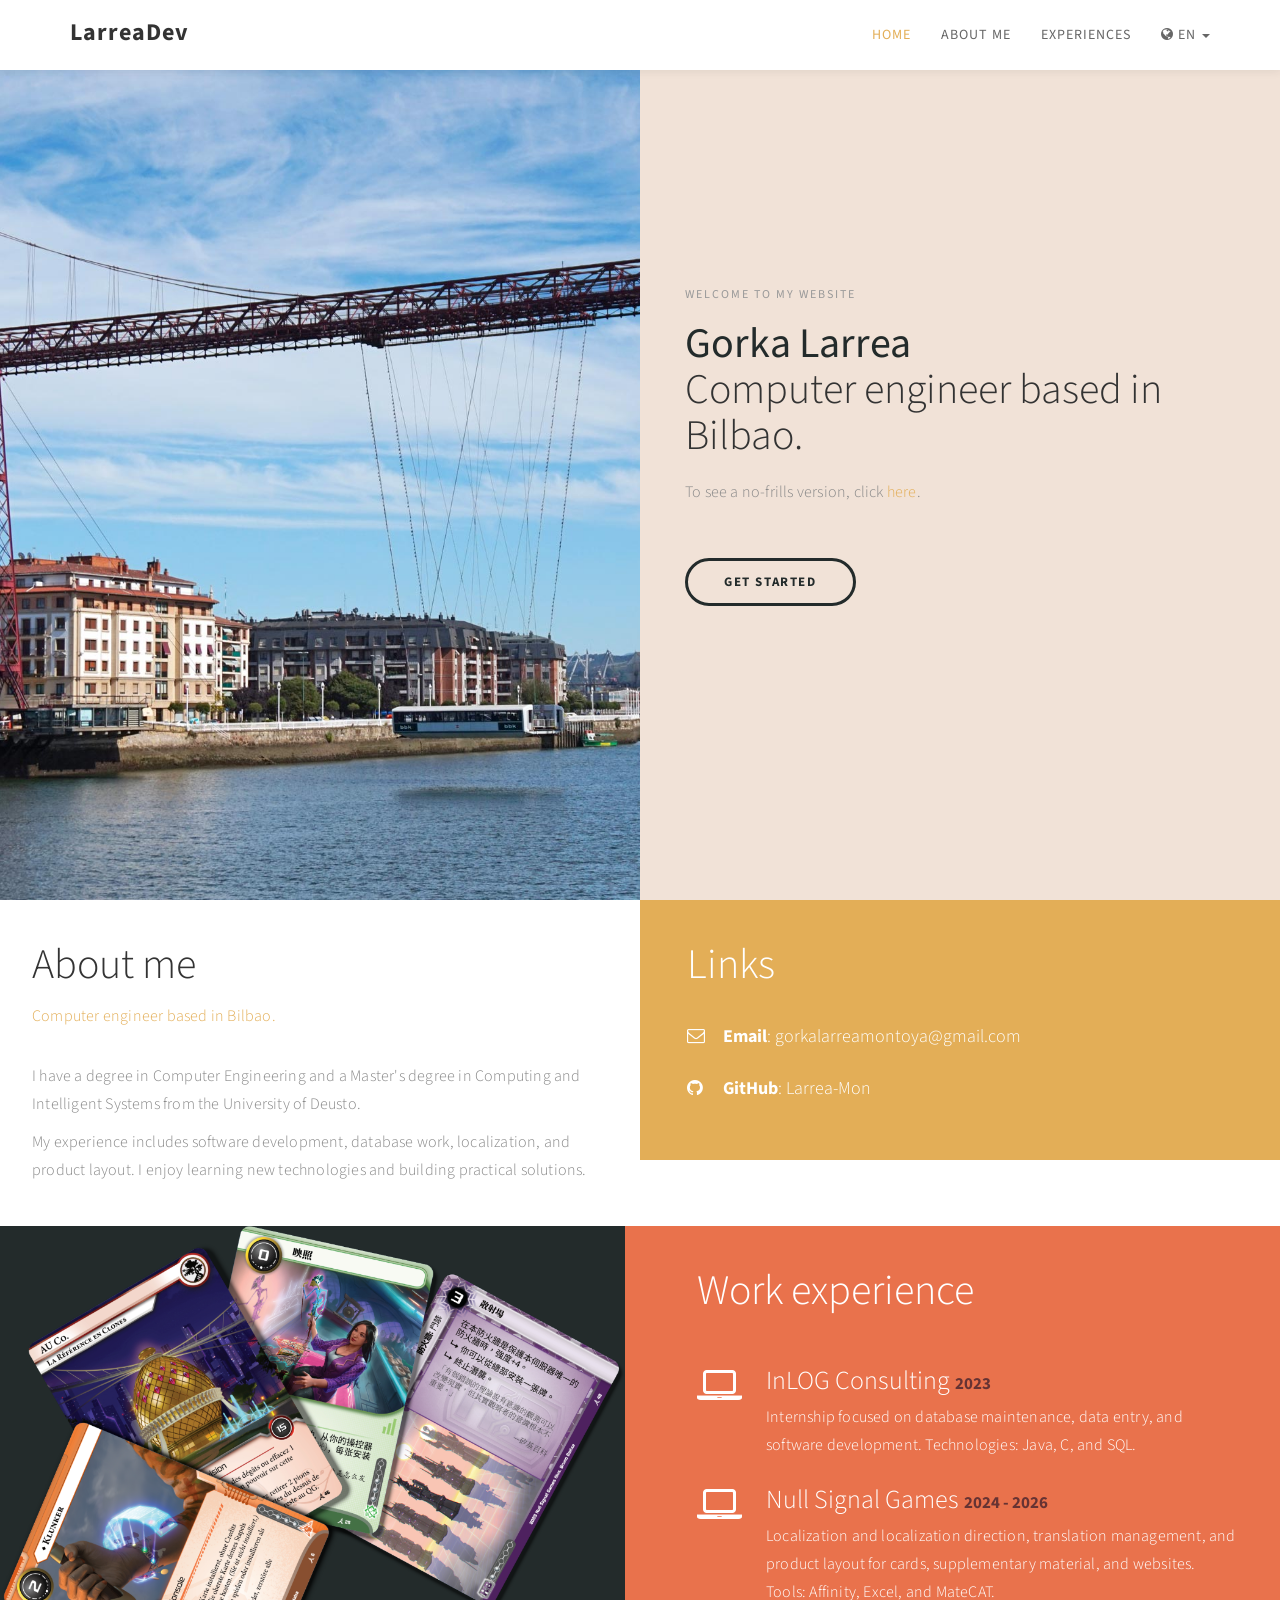
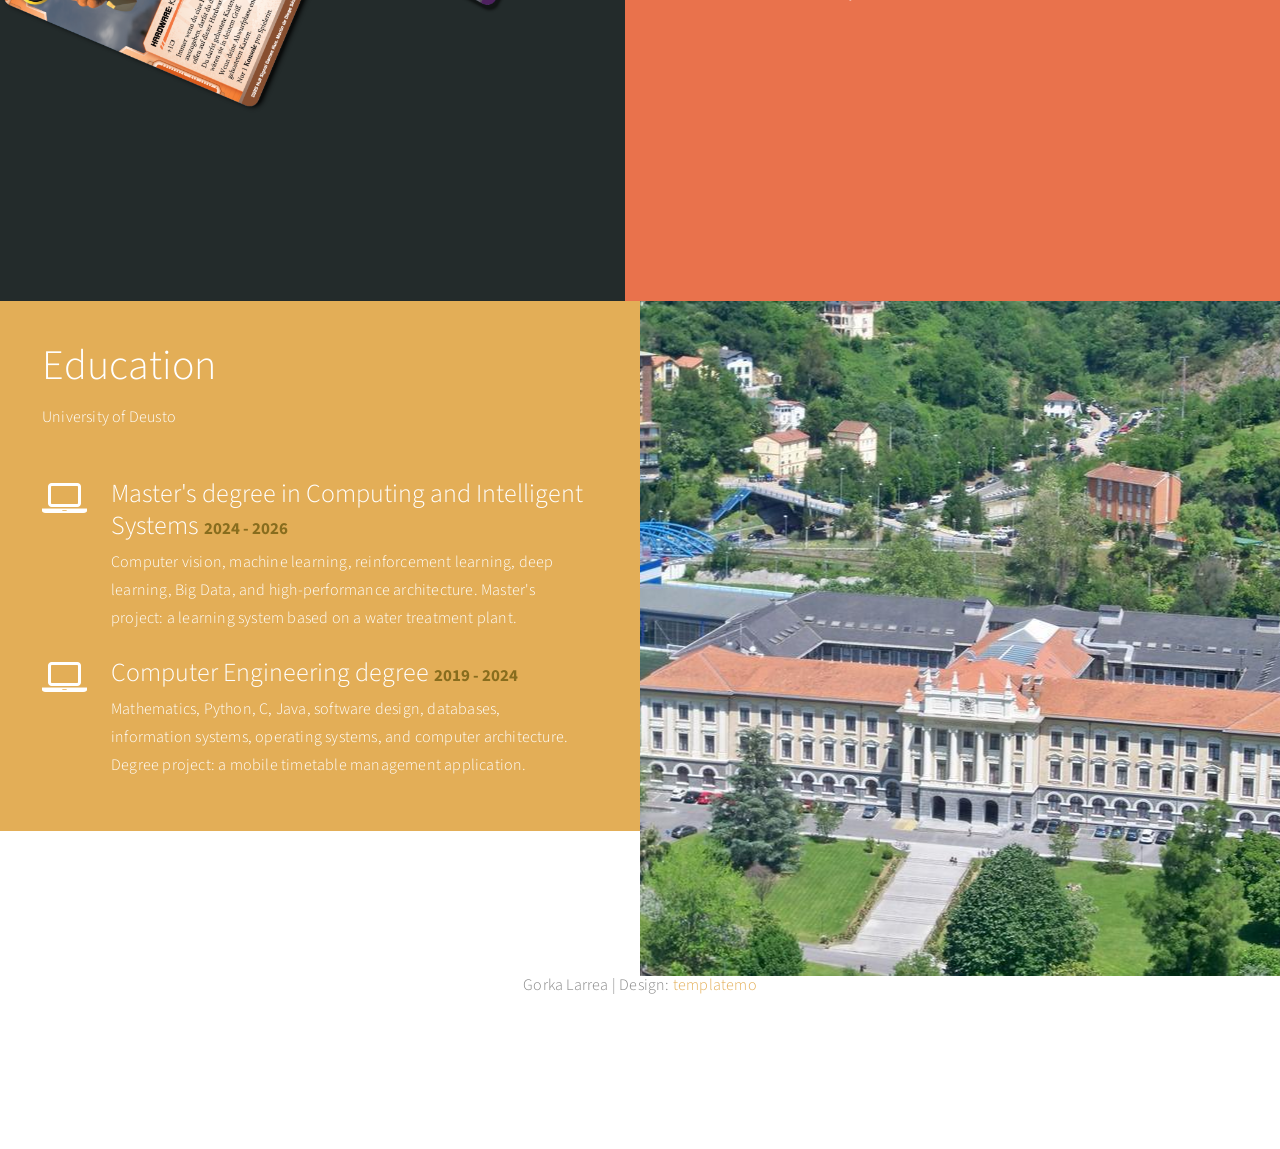
==== commit 3535c8f3: "Personalizar la template para que sea mia" ====
--- a/index.html
+++ b/index.html
@@ -54,8 +54,6 @@
                     <li><a href="#home" class="smoothScroll" data-i18n="nav_home">Home</a></li>
                     <li><a href="#about" class="smoothScroll" data-i18n="nav_about">About Me</a></li>
                     <li><a href="#experience" class="smoothScroll" data-i18n="nav_experience">Experiences</a></li>
-                    <li><a href="#quotes" class="smoothScroll" data-i18n="nav_testimonial">Testimonial</a></li>
-                    <li><a href="#contact" class="smoothScroll" data-i18n="nav_contact">Contact</a></li>
                     <li class="dropdown" id="lang-dropdown">
                          <a href="#" class="dropdown-toggle" data-toggle="dropdown" aria-haspopup="true" aria-expanded="false">
                               <i class="fa fa-globe"></i> <span id="lang-current">EN</span> <span class="caret"></span>
@@ -86,7 +84,7 @@
                     <div class="home-thumb">
                          <div class="section-title">
                               <h4 class="wow fadeInUp" data-wow-delay="0.3s" data-i18n="home_welcome">welcome to my website</h4>
-                              <h1 class="wow fadeInUp" data-wow-delay="0.6s"><span data-i18n="home_title_pre">Hello, I am</span> <strong>Gorka Larrea</strong> <span data-i18n="home_title_post">currently based in New York city.</span></h1>
+                              <h1 class="wow fadeInUp" data-wow-delay="0.6s"><strong>Gorka Larrea</strong><br><span data-i18n="home_title">Computer engineer based in Bilbao.</span></h1>
                               <p class="wow fadeInUp" data-wow-delay="1.1s"><span data-i18n="home_desc">To see a no-frills version, click</span> <a href="simple.html" data-i18n="home_desc_link">here</a>.</p>
                               
                               <a href="#about" class="wow fadeInUp smoothScroll section-btn btn btn-success" data-wow-delay="1.4s" data-i18n="home_button">Get Started</a>
@@ -110,7 +108,7 @@
                <div class="col-md-6 col-sm-12">
                     <div class="about-thumb">
                          <div class="wow fadeInUp section-title" data-wow-delay="0.4s">
-                              <h1 data-i18n="about_title">Donec auctor</h1>
+                              <h1 data-i18n="about_title">About me</h1>
                               <p class="color-yellow" data-i18n="about_subtitle">Sed vulputate vitae diam quis bibendum</p>
                          </div>
                          <div class="wow fadeInUp" data-wow-delay="0.8s">
@@ -120,80 +118,23 @@
                     </div>
                </div>
 
-               <div class="col-md-3 col-sm-6">
-                    <div class="background-image about-img"></div>
-               </div>
-
-               <div class="bg-yellow col-md-3 col-sm-6">
-                    <div class="skill-thumb">
+               <div class="bg-yellow col-md-6 col-sm-12">
+                    <div class="contact-links">
                          <div class="wow fadeInUp section-title color-white" data-wow-delay="1.2s">
-                              <h1 data-i18n="skills_title">My Skills</h1>
-                              <p class="color-white" data-i18n="skills_subtitle">Photoshop . HTML CSS JS . Web Design</p>
-                         </div>
-
-                         <div class=" wow fadeInUp skills-thumb" data-wow-delay="1.6s">
-                         <strong data-i18n="skill_frontend">Frontend Design</strong>
-                              <span class="color-white pull-right">90%</span>
-                                   <div class="progress">
-                                        <div class="progress-bar progress-bar-primary" role="progressbar" aria-valuenow="90" aria-valuemin="0" aria-valuemax="100" style="width: 90%;"></div>
-                                   </div>
-
-                         <strong data-i18n="skill_backend">Backend processing</strong>
-                              <span class="color-white pull-right">70%</span>
-                                   <div class="progress">
-                                        <div class="progress-bar progress-bar-primary" role="progressbar" aria-valuenow="70" aria-valuemin="0" aria-valuemax="100" style="width: 70%;"></div>
-                                   </div>
-
-                         <strong data-i18n="skill_html">HTML5 & CSS3</strong>
-                              <span class="color-white pull-right">80%</span>
-                                   <div class="progress">
-                                        <div class="progress-bar progress-bar-primary" role="progressbar" aria-valuenow="80" aria-valuemin="0" aria-valuemax="100" style="width: 80%;"></div>
-                                   </div>
-                         </div>
-
-                    </div>
-               </div>
-
-          </div>
-     </div>
-</section>
-
-
-<!-- Service Section -->
-
-<section id="service" class="parallax-section">
-     <div class="container">
-          <div class="row">
-
-               <div class="bg-yellow col-md-3 col-sm-6">
-                    <div class="wow fadeInUp color-white service-thumb" data-wow-delay="0.8s">
-                         <i class="fa fa-desktop"></i>
-                              <h3 data-i18n="service_1_title">Interface Design</h3>
-                              <p class="color-white" data-i18n="service_1_desc">Phasellus vulputate tellus nec tortor varius elementum. Curabitur at pulvinar ante.</p>
-                    </div>
-               </div>
-
-               <div class="col-md-3 col-sm-6">
-                    <div class="wow fadeInUp color-white service-thumb" data-wow-delay="1.2s">
-                         <i class="fa fa-paper-plane"></i>
-                              <h3 data-i18n="service_2_title">Media Strategy</h3>
-                              <p class="color-white" data-i18n="service_2_desc">Curabitur at pulvinar ante. Duis dui urna, faucibus eget felis eu, iaculis congue sem.</p>
-                    </div>
-               </div>
-
-               <div class="bg-dark col-md-3 col-sm-6">
-                    <div class="wow fadeInUp color-white service-thumb" data-wow-delay="1.6s">
-                         <i class="fa fa-table"></i>
-                              <h3 data-i18n="service_3_title">Mobile App</h3>
-                              <p class="color-white" data-i18n="service_3_desc">Mauris convallis eros massa, vitae euismod arcu tempus ut. Quisque viverra iaculis.</p>
-                    </div>
-               </div>
-
-               <div class="bg-white col-md-3 col-sm-6">
-                    <div class="wow fadeInUp service-thumb" data-wow-delay="1.8s">
-                         <i class="fa fa-html5"></i>
-                              <h3 data-i18n="service_4_title">Coding</h3>
-                              <p data-i18n="service_4_desc">Mauris convallis eros massa, vitae euismod arcu tempus ut. Quisque viverra iaculis.</p>
+                              <h1 data-i18n="links_title">Links</h1>
+                         </div>
+
+                         <div class="wow fadeInUp links-list" data-wow-delay="1.6s">
+                              <a href="mailto:gorkalarreamontoya@gmail.com">
+                                   <i class="fa fa-envelope-o" aria-hidden="true"></i>
+                                   <span data-i18n="email_link">Email</span>: gorkalarreamontoya@gmail.com
+                              </a>
+                              <a href="https://github.com/Larrea-Mon" target="_blank" rel="noopener noreferrer">
+                                   <i class="fa fa-github" aria-hidden="true"></i>
+                                   <span data-i18n="github_link">GitHub</span>: Larrea-Mon
+                              </a>
+                         </div>
+
                     </div>
                </div>
 
@@ -209,14 +150,15 @@
           <div class="row">
 
                <div class="col-md-6 col-sm-6">
-                    <div class="background-image experience-img"></div>
+                    <div class="experience-image">
+                         <img src="images/translation-fan.png" alt="Translation project fan">
+                    </div>
                </div>
 
                <div class="col-md-6 col-sm-6">
                     <div class="color-white experience-thumb">
                          <div class="wow fadeInUp section-title" data-wow-delay="0.8s">
                               <h1 data-i18n="experience_title">My Experiences</h1>
-                              <p class="color-white" data-i18n="experience_subtitle">Previous companies and my tasks</p>
                          </div>
 
                          <div class="wow fadeInUp color-white media" data-wow-delay="1.2s">
@@ -225,7 +167,7 @@
                               </div>
                               <div class="media-body">
                                    <h3 class="media-heading"><span data-i18n="experience_1_role">Graphic Designer</span> <small data-i18n="experience_1_date">2014 Jul - 2015 Sep</small></h3>
-                                   <p class="color-white" data-i18n="experience_1_desc">Lorem ipsum dolor sit amet, consectetur adipisicing elit.</p>
+                                   <p class="color-white" data-i18n="experience_1_desc">Internship focused on database maintenance, data entry, and software development. Technologies: Java, C, and SQL.</p>
                               </div>
                          </div>
 
@@ -235,7 +177,7 @@
                               </div>
                               <div class="media-body">
                                    <h3 class="media-heading"><span data-i18n="experience_2_role">Web Designer</span> <small data-i18n="experience_2_date">2015 Oct - 2017 Jan</small></h3>
-                                   <p class="color-white" data-i18n="experience_2_desc">Lorem ipsum dolor sit amet, consectetur adipisicing elit.</p>
+                                   <p class="color-white" data-i18n="experience_2_desc">Localization, translation management, and product layout for cards, supplementary material, and websites. Tools: Affinity, Excel, and MateCAT.</p>
                               </div>
                          </div>
 
@@ -292,83 +234,6 @@
 </section>
 
 
-<!-- Quotes Section -->
-
-<section id="quotes" class="parallax-section">
-     <div class="overlay"></div>
-     <div class="container">
-          <div class="row">
-
-               <div class="col-md-offset-1 col-md-10 col-sm-12">
-                    <i class="wow fadeInUp fa fa-star" data-wow-delay="0.6s"></i>
-                    <h2 class="wow fadeInUp" data-wow-delay="0.8s" data-i18n="quotes_text">Proin lobortis eu diam et facilisis. Fusce nisi nibh, molestie in vestibulum quis, auctor et orci.</h2>
-                    <p class="wow fadeInUp" data-wow-delay="1s" data-i18n="quotes_author">Curabitur at pulvinar ante. Duis dui urna, faucibus eget felis eu, iaculis congue sem.</p>
-               </div>
-
-          </div>
-     </div>
-</section>
-
-
-<!-- Contact Section -->
-
-<section id="contact" class="parallax-section">
-     <div class="container">
-          <div class="row">
-
-               <div class="col-md-6 col-sm-12">
-                    <div class="contact-form">
-                         <div class="wow fadeInUp section-title" data-wow-delay="0.2s">
-                              <h1 class="color-white" data-i18n="contact_title">Say hello..</h1>
-                              <p class="color-white" data-i18n="contact_subtitle">Integer ut consectetur est. In cursus orci non ipsum gravida dignissim.</p>
-                         </div>
-
-                         <div id="contact-form">
-                              <form action="#template-mo" method="post">
-                                   <div class="wow fadeInUp" data-wow-delay="1s">
-                                        <input name="fullname" type="text" class="form-control" id="fullname" placeholder="Your Name" data-i18n-placeholder="contact_name_placeholder">
-                                   </div>
-                                   <div class="wow fadeInUp" data-wow-delay="1.2s">
-                                        <input name="email" type="email" class="form-control" id="email" placeholder="Your Email" data-i18n-placeholder="contact_email_placeholder">
-                                   </div>
-                                   <div class="wow fadeInUp" data-wow-delay="1.4s">
-                                        <textarea name="message" rows="5" class="form-control" id="message" placeholder="Write your message..." data-i18n-placeholder="contact_message_placeholder"></textarea>
-                                   </div>
-                                   <div class="wow fadeInUp col-md-6 col-sm-8" data-wow-delay="1.6s">
-                                        <input name="submit" type="submit" class="form-control" id="submit" value="Send" data-i18n-value="contact_submit">
-                                   </div>
-                              </form>
-                         </div>
-
-                    </div>
-               </div>
-
-               <div class="col-md-3 col-sm-6">
-                    <div class="background-image contact-img"></div>
-               </div>
-
-               <div class="bg-dark col-md-3 col-sm-6">
-                    <div class="contact-thumb">
-                         <div class="wow fadeInUp contact-info" data-wow-delay="0.6s">
-                              <h3 class="color-white" data-i18n="contact_office_title">Visit my office</h3>
-                              <p data-i18n="contact_office_address">456 New Street 22000, New York City, USA</p>
-                         </div>
-
-                         <div class="wow fadeInUp contact-info" data-wow-delay="0.8s">
-                              <h3 class="color-white" data-i18n="contact_info_title">Contact.</h3>
-                              <p><i class="fa fa-phone"></i> 01-0110-0220</p>
-                              <p><i class="fa fa-envelope-o"></i> <a href="mailto:hello@company.co">hello@company.co</a></p>
-                              <p><i class="fa fa-globe"></i> <a href="#">company.co</a></p>
-                         </div>
-
-                    </div>
-               </div>
-
-          </div>
-     </div>
-</section>
-
-
 <!-- Footer Section -->
 
 <footer>
@@ -377,17 +242,10 @@
 
                <div class="col-md-12 col-sm-12">
                     <div class="wow fadeInUp footer-copyright" data-wow-delay="1.8s">
-                         <p><span data-i18n="footer_copyright">Copyright &copy; 2016 Your Company</span>
+                         <p><span data-i18n="footer_copyright">Gorka Larrea</span>
                     
                     | Design: <a href="http://www.google.com/+templatemo" target="_parent">templatemo</a></p>
                     </div>
-				<ul class="wow fadeInUp social-icon" data-wow-delay="2s">
-                         <li><a href="#" class="fa fa-facebook"></a></li>
-                         <li><a href="#" class="fa fa-twitter"></a></li>
-                         <li><a href="#" class="fa fa-google-plus"></a></li>
-                         <li><a href="#" class="fa fa-dribbble"></a></li>
-                         <li><a href="#" class="fa fa-linkedin"></a></li>
-                    </ul>
                </div>
 			
 		</div>
--- a/css/templatemo-style.css
+++ b/css/templatemo-style.css
@@ -405,8 +405,21 @@
 }
 
 #about .about-thumb,
-#about .skill-thumb {
+#about .skill-thumb,
+#about .contact-links {
   padding: 22px 32px 32px 32px;
+}
+
+#about .links-list a {
+  display: block;
+  color: #ffffff;
+  font-size: 18px;
+  margin-bottom: 18px;
+}
+
+#about .links-list .fa {
+  width: 24px;
+  margin-right: 8px;
 }
 
 #about .progress {
@@ -468,6 +481,20 @@
 #experience .media .fa {
   font-size: 42px;
   margin-right: 14px;
+}
+
+#experience .experience-image {
+  height: 100%;
+  min-height: 75vh;
+  background: #232B2B;
+}
+
+#experience .experience-image img {
+  display: block;
+  width: 100%;
+  max-width: 100%;
+  height: 100%;
+  object-fit: cover;
 }
 
 #experience small {
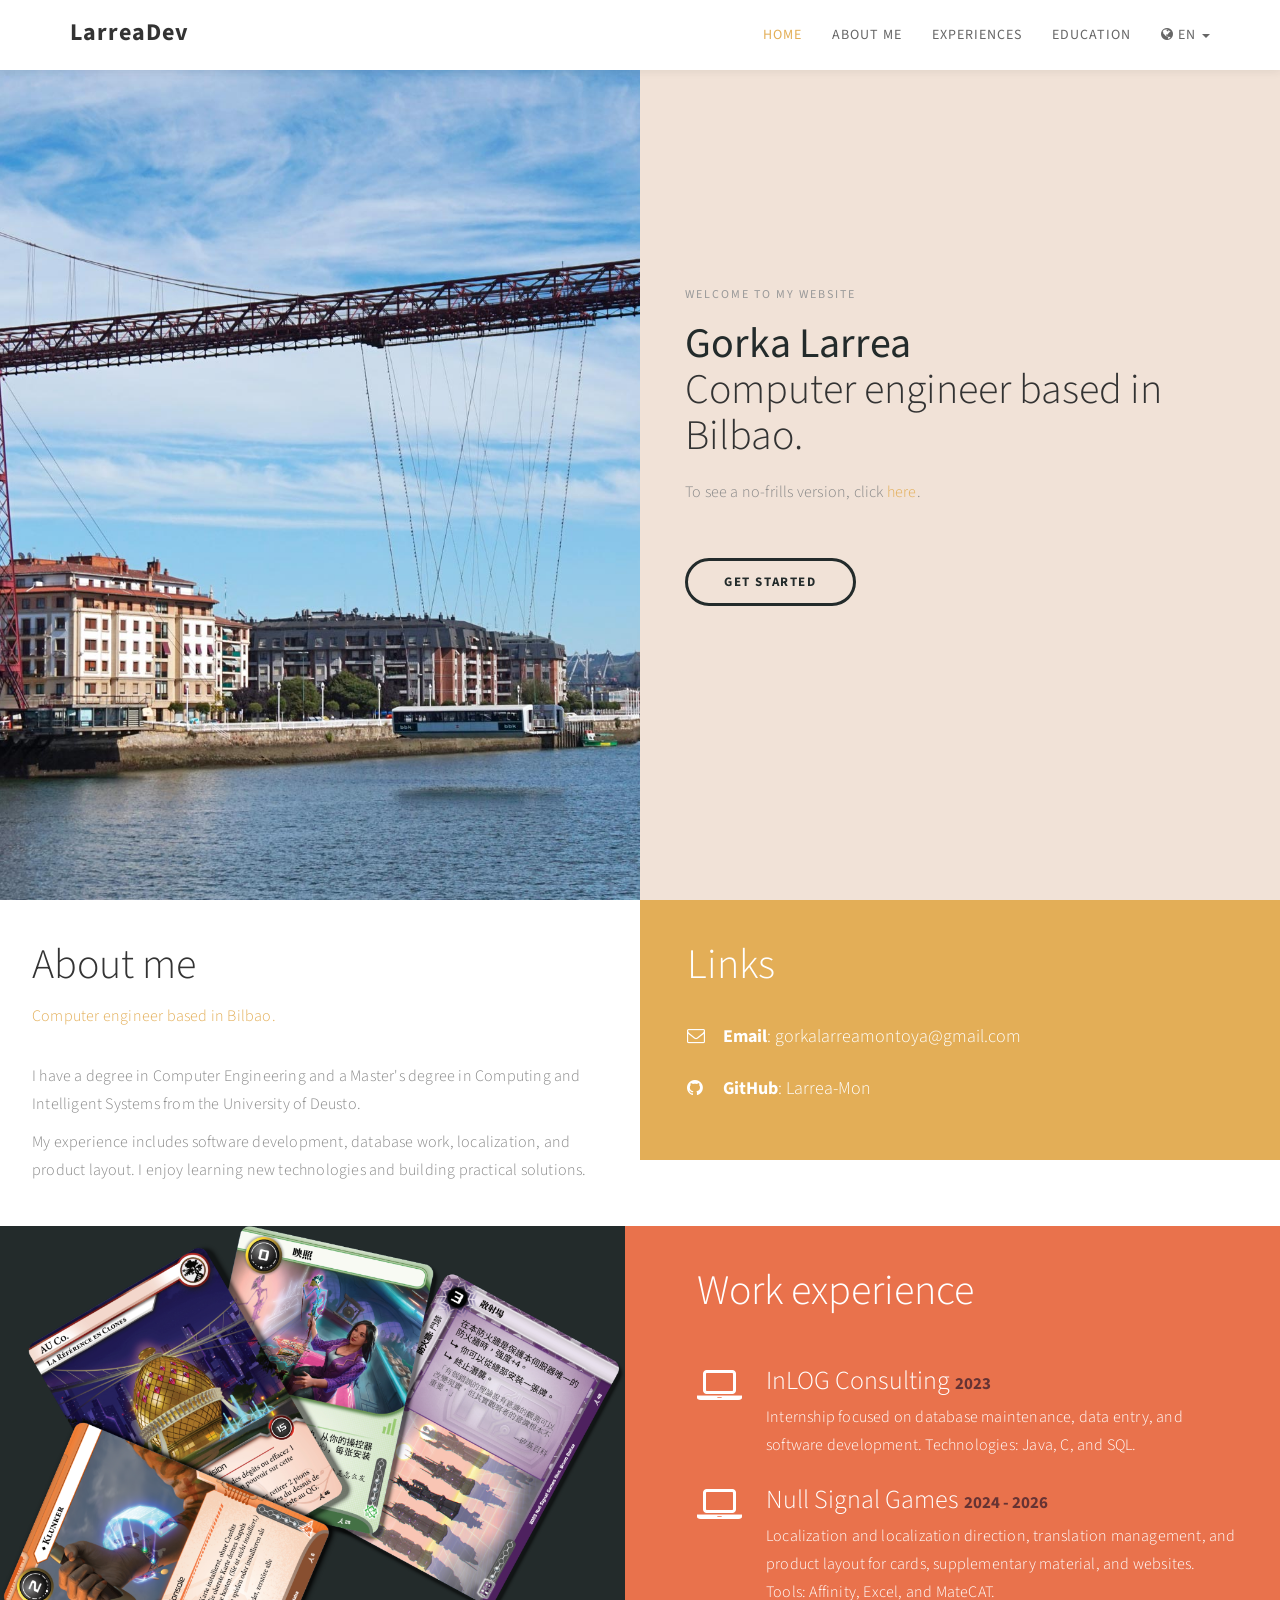
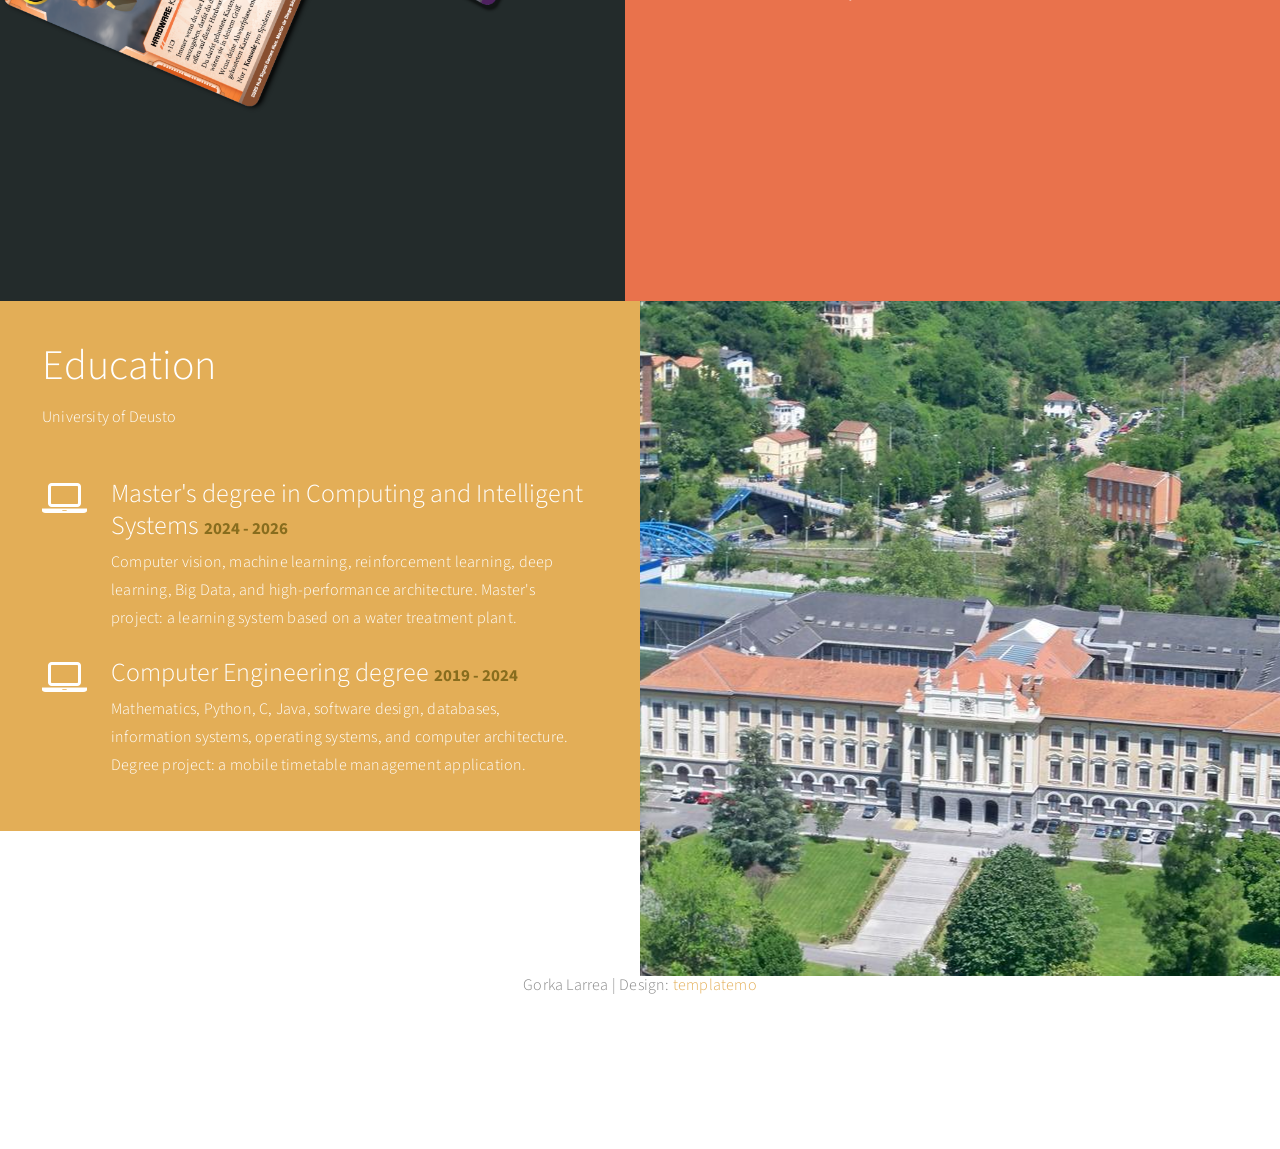
==== commit 09066dea: "Quitar la basura de translations.js" ====
--- a/index.html
+++ b/index.html
@@ -54,6 +54,7 @@
                     <li><a href="#home" class="smoothScroll" data-i18n="nav_home">Home</a></li>
                     <li><a href="#about" class="smoothScroll" data-i18n="nav_about">About Me</a></li>
                     <li><a href="#experience" class="smoothScroll" data-i18n="nav_experience">Experiences</a></li>
+                    <li><a href="#education" class="smoothScroll" data-i18n="nav_education">Education</a></li>
                     <li class="dropdown" id="lang-dropdown">
                          <a href="#" class="dropdown-toggle" data-toggle="dropdown" aria-haspopup="true" aria-expanded="false">
                               <i class="fa fa-globe"></i> <span id="lang-current">EN</span> <span class="caret"></span>
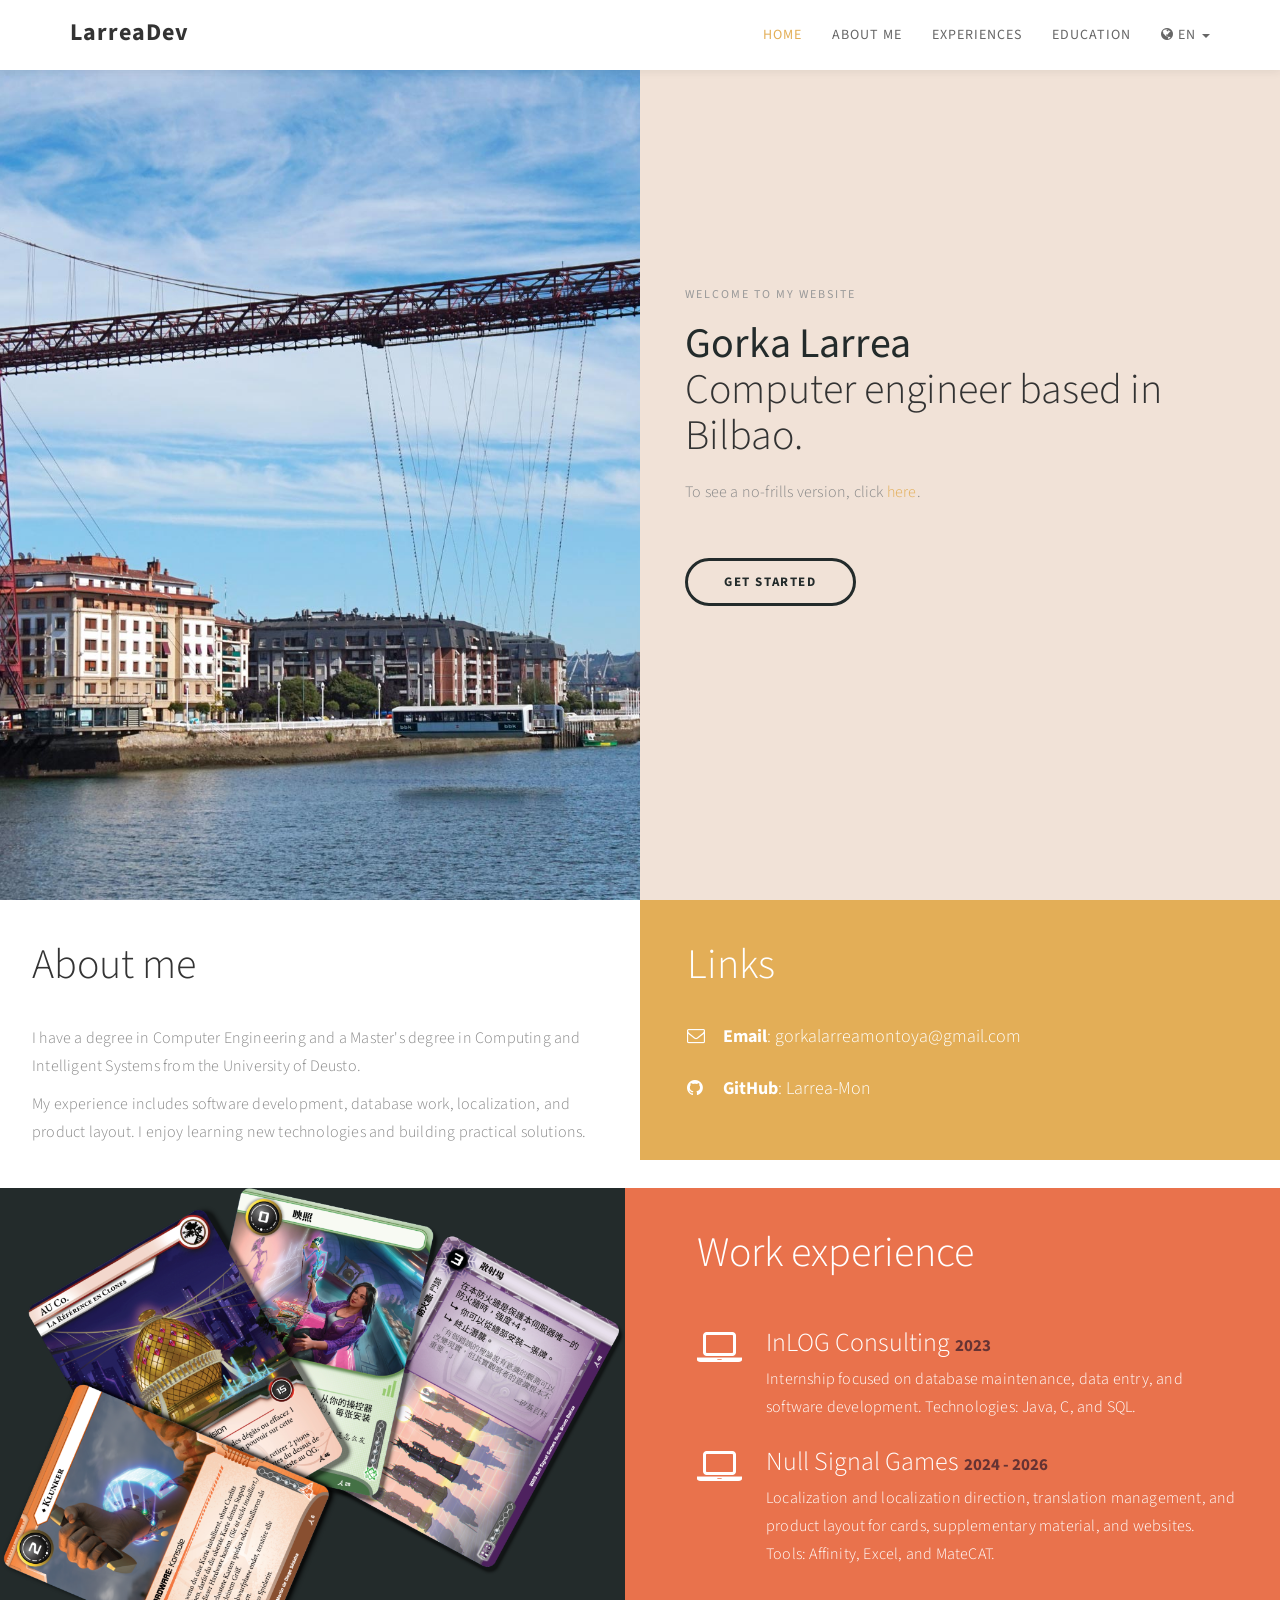
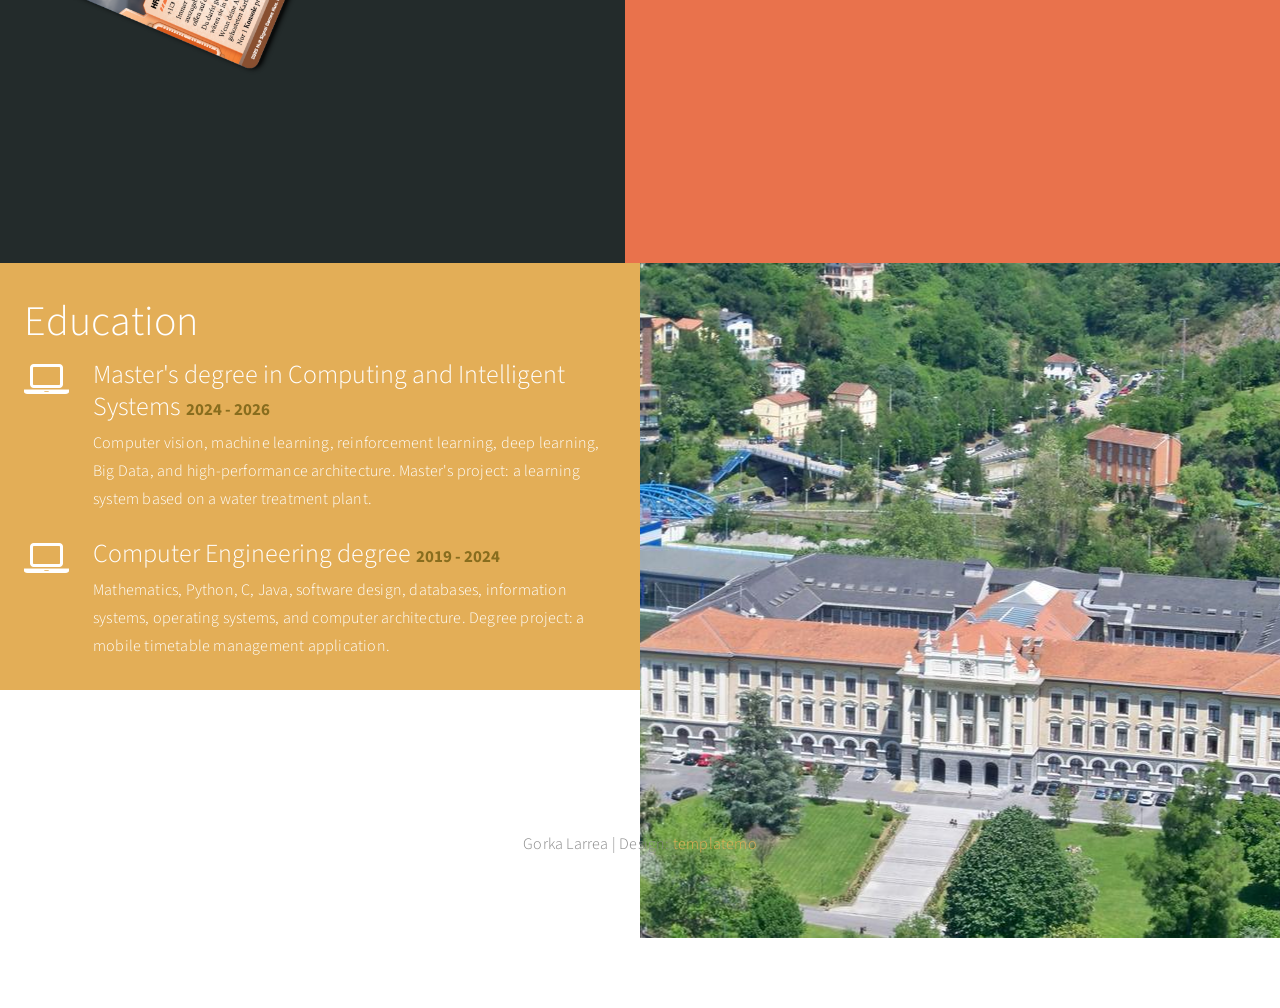
==== commit a17e5ef4: "Recortar los subtitulos inutiles que toman mucho espacio" ====
--- a/index.html
+++ b/index.html
@@ -110,7 +110,6 @@
                     <div class="about-thumb">
                          <div class="wow fadeInUp section-title" data-wow-delay="0.4s">
                               <h1 data-i18n="about_title">About me</h1>
-                              <p class="color-yellow" data-i18n="about_subtitle">Sed vulputate vitae diam quis bibendum</p>
                          </div>
                          <div class="wow fadeInUp" data-wow-delay="0.8s">
                               <p data-i18n="about_p1">Phasellus vulputate tellus nec tortor varius elementum. Curabitur at pulvinar ante. Duis dui urna, faucibus eget felis eu, iaculis congue sem. Mauris convallis eros massa.</p>
@@ -200,7 +199,6 @@
                     <div class="color-white education-thumb">
                          <div class="wow fadeInUp section-title" data-wow-delay="0.8s">
                               <h1 data-i18n="education_title">My Education</h1>
-                              <p class="color-white" data-i18n="education_subtitle">In cursus orci non ipsum gravida dignissim</p>
                          </div>
 
                          <div class="wow fadeInUp color-white media" data-wow-delay="1.2s">
--- a/css/templatemo-style.css
+++ b/css/templatemo-style.css
@@ -131,9 +131,20 @@
   margin: 0;
 }
 
-#experience .experience-thumb,
-#education .education-thumb  {
+#experience .experience-thumb {
   padding: 22px 42px 42px 42px;
+}
+
+#education .education-thumb {
+  padding: 16px 24px 20px 24px;
+}
+
+#education .section-title {
+  padding-bottom: 0;
+}
+
+#education .section-title + .media {
+  margin-top: 0;
 }
 
 #service,
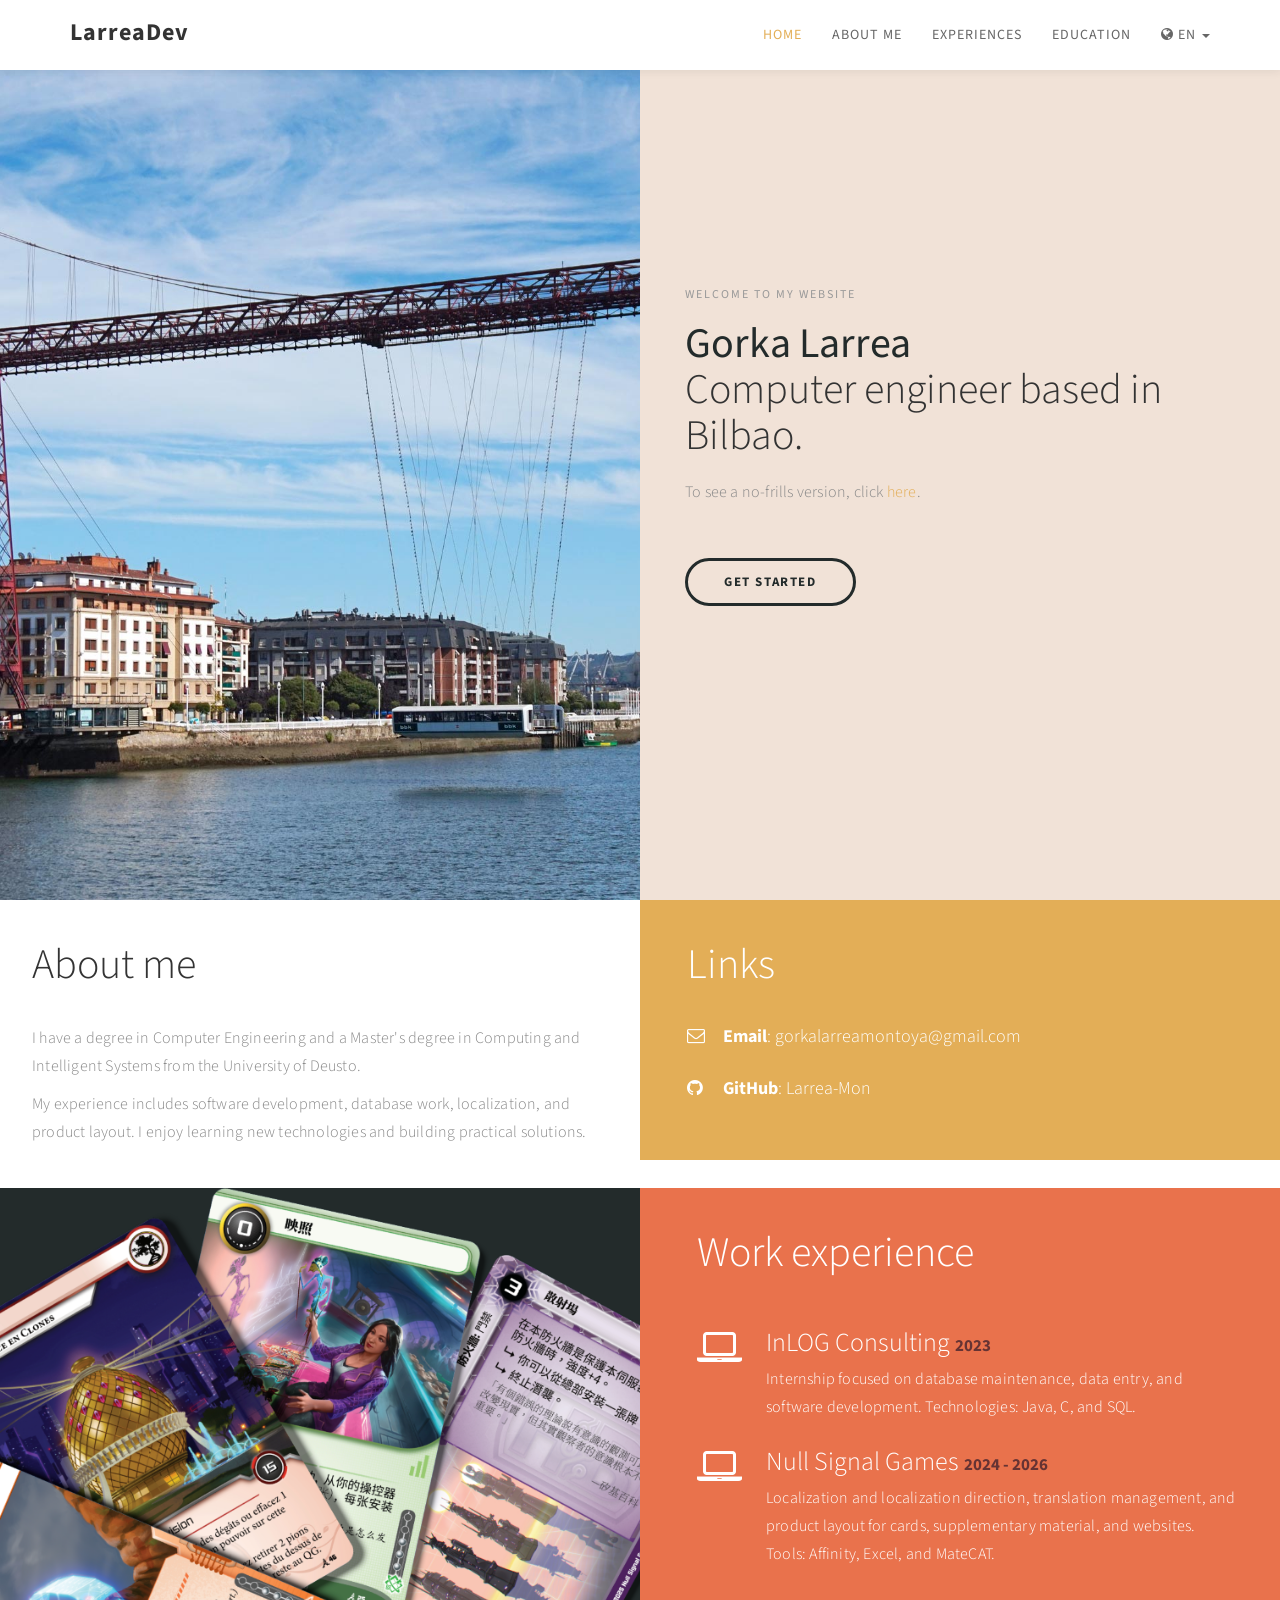
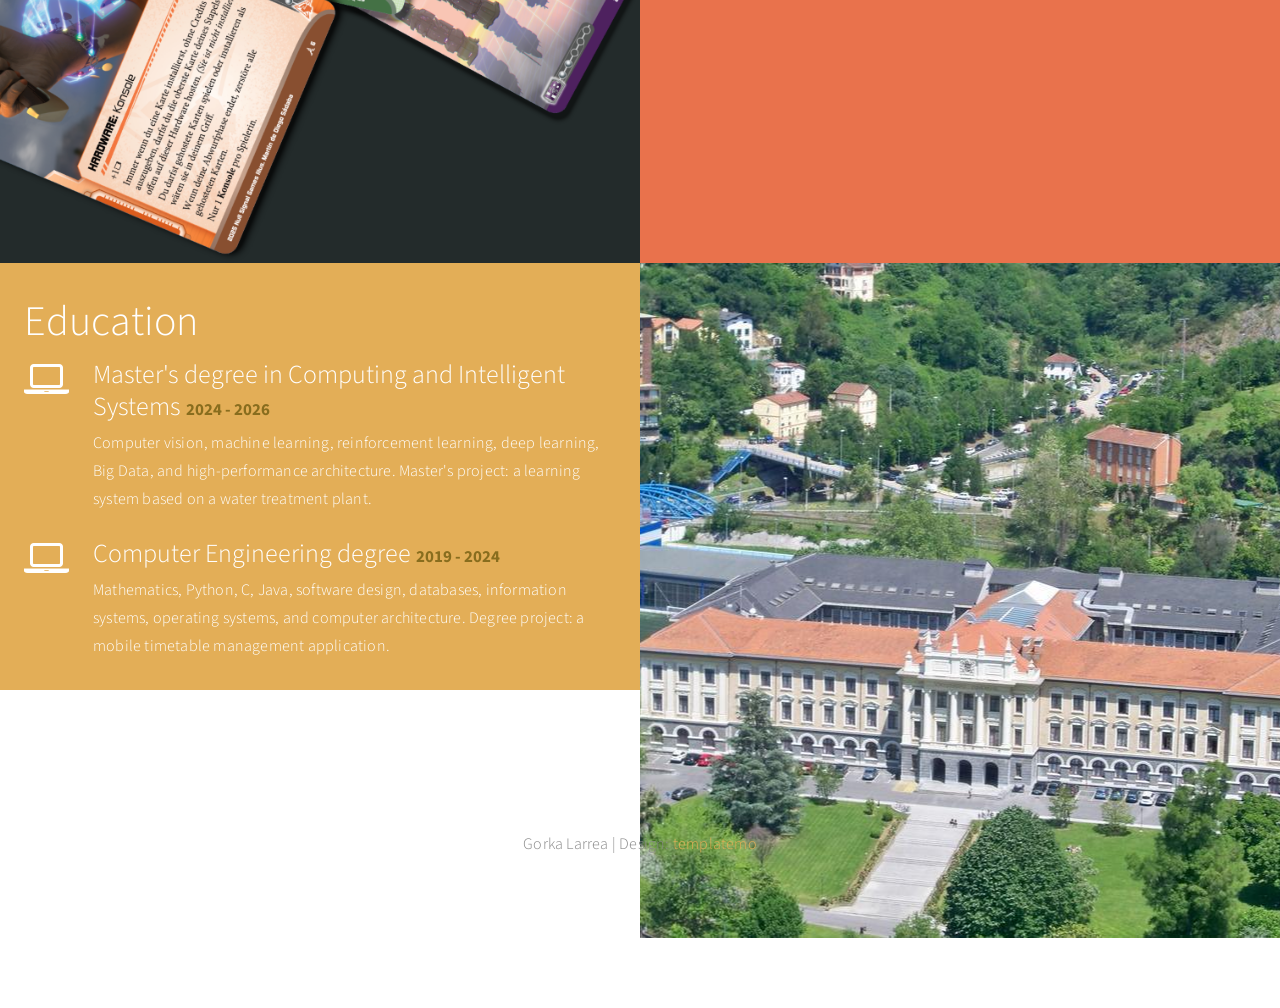
==== commit a2896ed5: "Añadirle emoji a la simple" ====
--- a/index.html
+++ b/index.html
@@ -149,7 +149,7 @@
      <div class="container">
           <div class="row">
 
-               <div class="col-md-6 col-sm-6">
+               <div class="image-column col-md-6 col-sm-6">
                     <div class="experience-image">
                          <img src="images/translation-fan.png" alt="Translation project fan">
                     </div>
@@ -224,7 +224,7 @@
                     </div>
                </div>
 
-               <div class="col-md-6 col-sm-6">
+               <div class="image-column col-md-6 col-sm-6">
                     <div class="background-image education-img"></div>
                </div>
 
--- a/css/templatemo-style.css
+++ b/css/templatemo-style.css
@@ -498,6 +498,18 @@
   height: 100%;
   min-height: 75vh;
   background: #232B2B;
+}
+
+#experience .row,
+#education .row {
+  display: flex;
+  flex-wrap: wrap;
+}
+
+#experience .image-column,
+#education .image-column {
+  padding-left: 0;
+  padding-right: 0;
 }
 
 #experience .experience-image img {
@@ -744,6 +756,11 @@
     margin: 0;
   }
 
+  #experience .row,
+  #education .row {
+    display: block;
+  }
+
   .background-image {
     position: relative;
     min-height: 65vh;
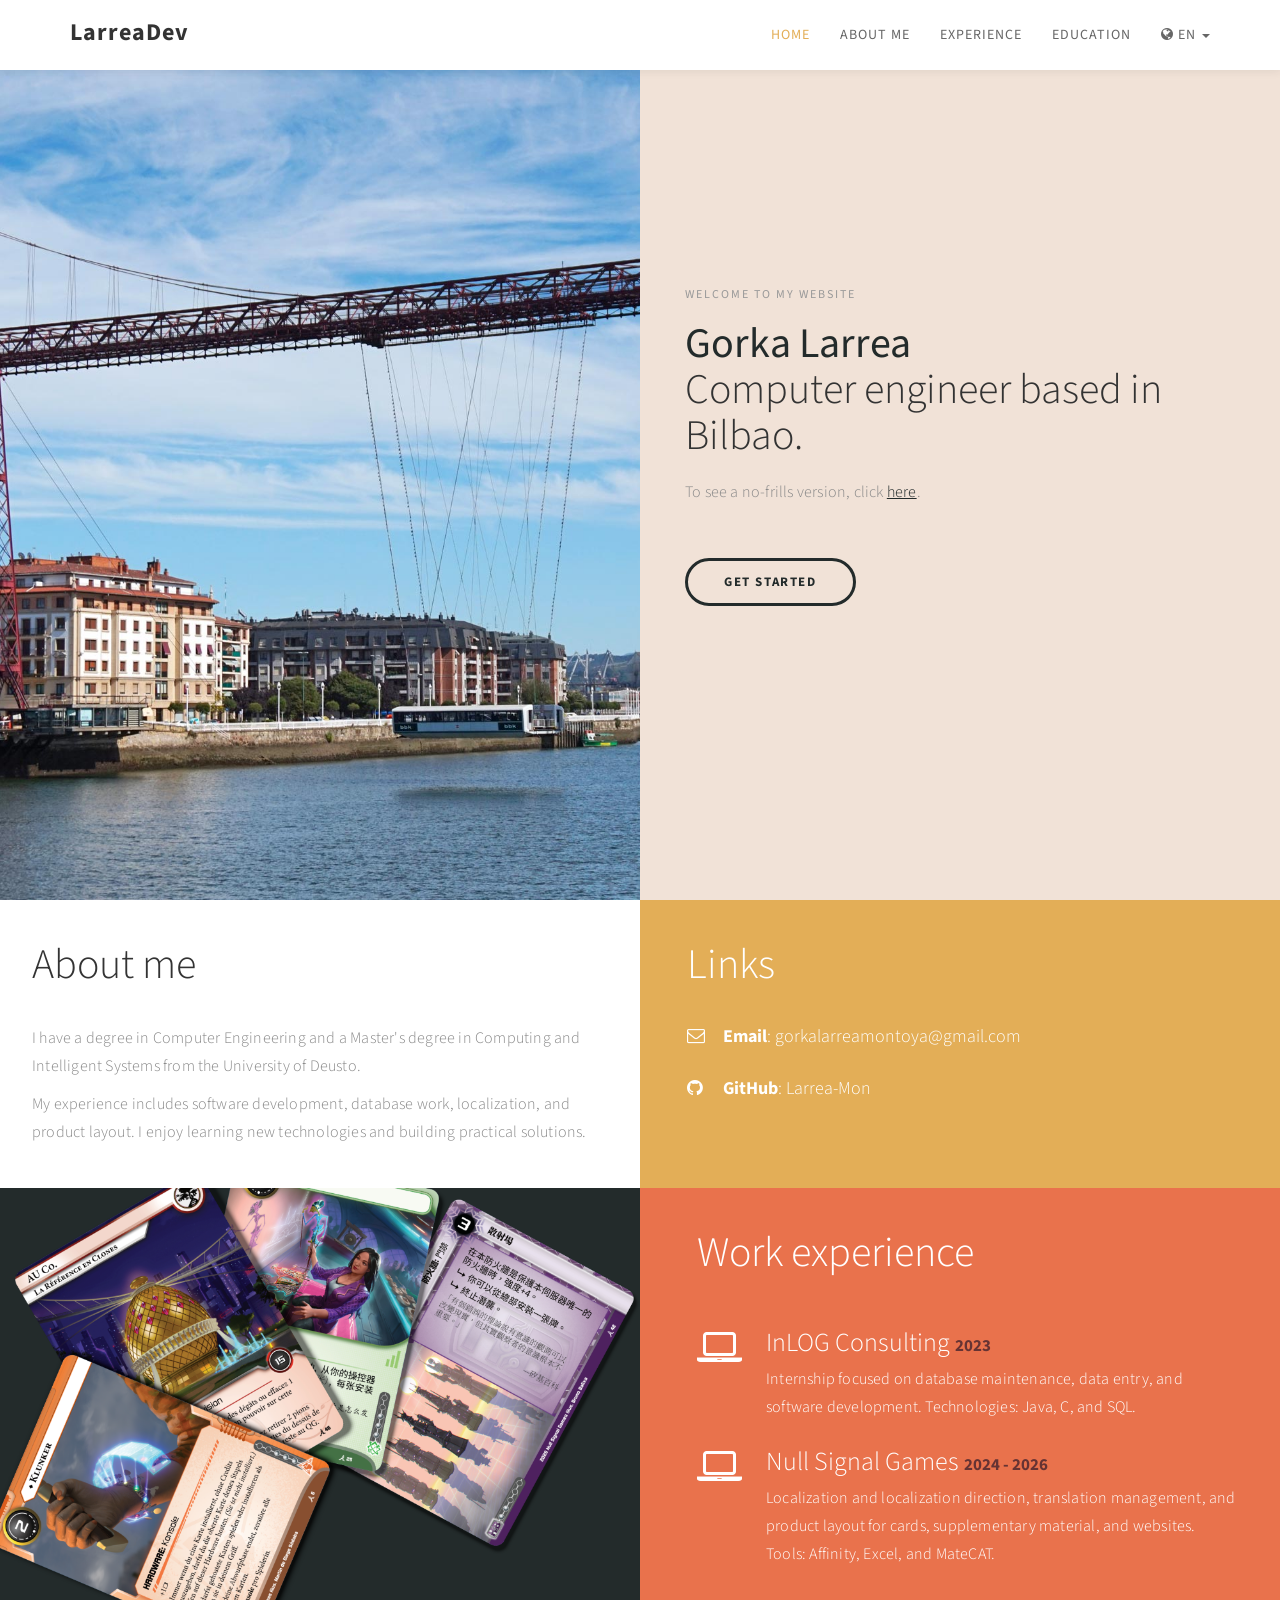
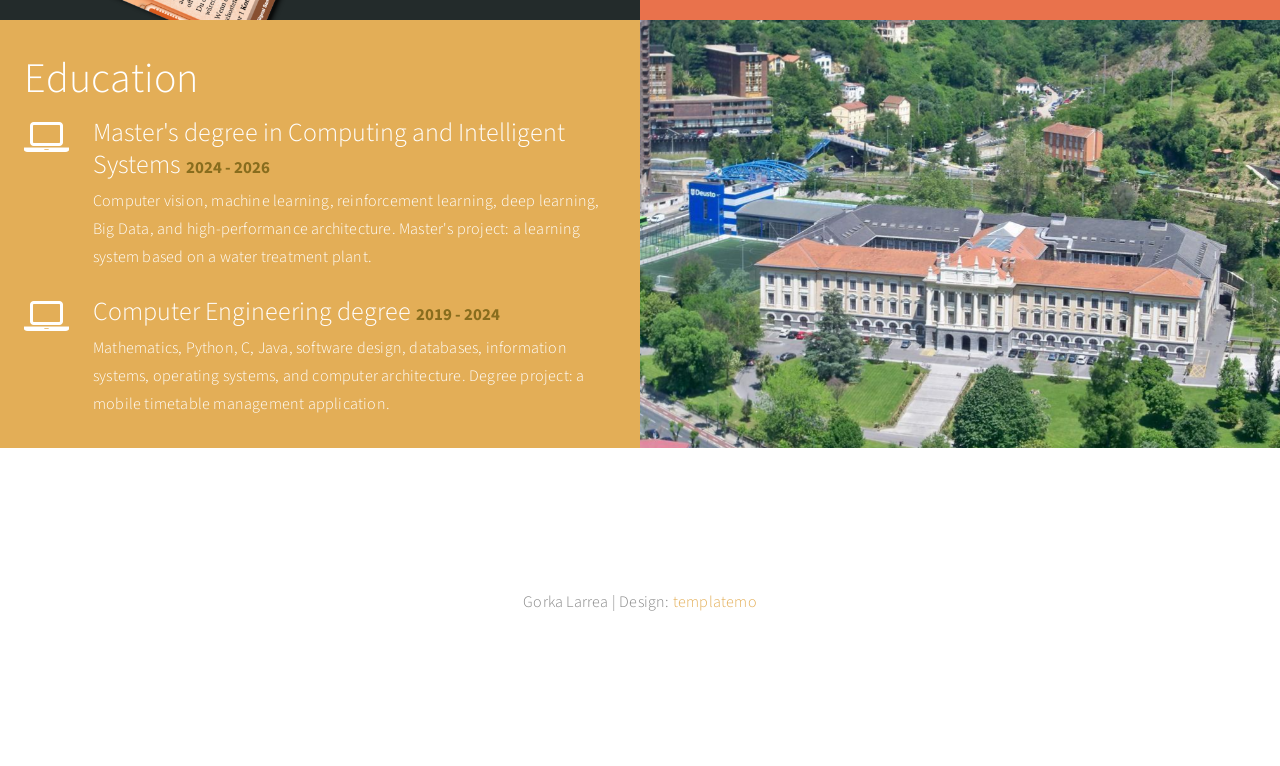
==== commit e05677ff: "Añadir un monton de features de acessibilidad" ====
--- a/index.html
+++ b/index.html
@@ -4,10 +4,40 @@
 
 <meta charset="UTF-8">
 <meta http-equiv="X-UA-Compatible" content="IE=Edge">
-<meta name="description" content="Personal website for Larrea-dev">
+<meta name="description" content="Portfolio of Gorka Larrea, a computer engineer based in Bilbao, featuring education, work experience, and professional links.">
 <meta name="keywords" content="">
 <meta name="author" content="templatemo">
 <meta name="viewport" content="width=device-width, initial-scale=1, maximum-scale=1">
+<link rel="canonical" href="https://larreadev.net/">
+<meta property="og:type" content="website">
+<meta property="og:title" content="Gorka Larrea | Computer Engineer">
+<meta property="og:description" content="Portfolio of Gorka Larrea, a computer engineer based in Bilbao, featuring education, work experience, and professional links.">
+<meta property="og:url" content="https://larreadev.net/">
+<meta property="og:image" content="https://larreadev.net/images/puente-colgante-portugalete-1200x630.jpg">
+<meta property="og:image:alt" content="View of the Vizcaya Bridge in Portugalete">
+<meta name="twitter:card" content="summary_large_image">
+<meta name="twitter:title" content="Gorka Larrea | Computer Engineer">
+<meta name="twitter:description" content="Portfolio of Gorka Larrea, a computer engineer based in Bilbao, featuring education, work experience, and professional links.">
+<meta name="twitter:image" content="https://larreadev.net/images/puente-colgante-portugalete-1200x630.jpg">
+<meta name="twitter:image:alt" content="View of the Vizcaya Bridge in Portugalete">
+<script type="application/ld+json">
+{
+     "@context": "https://schema.org",
+     "@type": "Person",
+     "name": "Gorka Larrea",
+     "jobTitle": "Computer Engineer",
+     "url": "https://larreadev.net/",
+     "email": "mailto:gorkalarreamontoya@gmail.com",
+     "sameAs": [
+          "https://github.com/Larrea-Mon"
+     ],
+     "address": {
+          "@type": "PostalAddress",
+          "addressLocality": "Bilbao",
+          "addressCountry": "ES"
+     }
+}
+</script>
 <link rel="icon" type="image/png" href="images/icons/favicon.png">
 <title>Larrea-dev</title>
 <!--
@@ -24,6 +54,8 @@
 </head>
 <body data-spy="scroll" data-target=".navbar-collapse" data-offset="50">
 
+<a class="skip-link" href="#main-content" data-i18n="skip_to_content">Skip to main content</a>
+
 
 <!-- PRE LOADER -->
 
@@ -41,7 +73,7 @@
 
           <!-- navbar header -->
           <div class="navbar-header">
-               <button class="navbar-toggle" data-toggle="collapse" data-target=".navbar-collapse">
+               <button class="navbar-toggle" type="button" data-toggle="collapse" data-target=".navbar-collapse" aria-controls="primary-navigation" aria-label="Open navigation" data-i18n-aria-label="menu_label">
                     <span class="icon icon-bar"></span>
                     <span class="icon icon-bar"></span>
                     <span class="icon icon-bar"></span>
@@ -49,13 +81,13 @@
                <a href="#" class="navbar-brand">LarreaDev</a>
           </div>
 
-          <div class="collapse navbar-collapse">
+          <div class="collapse navbar-collapse" id="primary-navigation">
                <ul class="nav navbar-nav navbar-right">
                     <li><a href="#home" class="smoothScroll" data-i18n="nav_home">Home</a></li>
                     <li><a href="#about" class="smoothScroll" data-i18n="nav_about">About Me</a></li>
                     <li><a href="#experience" class="smoothScroll" data-i18n="nav_experience">Experiences</a></li>
                     <li><a href="#education" class="smoothScroll" data-i18n="nav_education">Education</a></li>
-                    <li class="dropdown" id="lang-dropdown">
+                    <li class="dropdown" id="lang-dropdown" aria-label="Language selector" data-i18n-aria-label="language_selector">
                          <a href="#" class="dropdown-toggle" data-toggle="dropdown" aria-haspopup="true" aria-expanded="false">
                               <i class="fa fa-globe"></i> <span id="lang-current">EN</span> <span class="caret"></span>
                          </a>
@@ -71,6 +103,8 @@
 </div>
 
 
+<main id="main-content">
+
 <!-- Home Section -->
 
 <section id="home" class="parallax-section">
@@ -78,7 +112,7 @@
           <div class="row">
 
                <div class="col-md-6 col-sm-6">
-                    <div class="home-img"></div>
+                    <div class="home-img" role="img" aria-label="View of the Vizcaya Bridge in Portugalete" data-i18n-aria-label="home_image_description"></div>
                </div>
 
                <div class="col-md-6 col-sm-6">
@@ -86,7 +120,7 @@
                          <div class="section-title">
                               <h4 class="wow fadeInUp" data-wow-delay="0.3s" data-i18n="home_welcome">welcome to my website</h4>
                               <h1 class="wow fadeInUp" data-wow-delay="0.6s"><strong>Gorka Larrea</strong><br><span data-i18n="home_title">Computer engineer based in Bilbao.</span></h1>
-                              <p class="wow fadeInUp" data-wow-delay="1.1s"><span data-i18n="home_desc">To see a no-frills version, click</span> <a href="simple.html" data-i18n="home_desc_link">here</a>.</p>
+                              <p class="wow fadeInUp" data-wow-delay="1.1s"><span data-i18n="home_desc">To see a no-frills version, click</span> <a class="home-simple-link" href="simple.html" data-i18n="home_desc_link">here</a>.</p>
                               
                               <a href="#about" class="wow fadeInUp smoothScroll section-btn btn btn-success" data-wow-delay="1.4s" data-i18n="home_button">Get Started</a>
                               
@@ -112,8 +146,8 @@
                               <h1 data-i18n="about_title">About me</h1>
                          </div>
                          <div class="wow fadeInUp" data-wow-delay="0.8s">
-                              <p data-i18n="about_p1">Phasellus vulputate tellus nec tortor varius elementum. Curabitur at pulvinar ante. Duis dui urna, faucibus eget felis eu, iaculis congue sem. Mauris convallis eros massa.</p>
-                              <p data-i18n="about_p2">Quisque viverra iaculis aliquam. Etiam volutpat, justo non aliquam bibendum, sem nibh mollis erat, quis porta odio odio at velit.</p>
+                              <p data-i18n="about_p1">I have a degree in Computer Engineering and a Master's degree in Computing and Intelligent Systems from the University of Deusto.</p>
+                              <p data-i18n="about_p2">My experience includes software development, database work, localization, and product layout. I enjoy learning new technologies and building practical solutions.</p>
                          </div>
                     </div>
                </div>
@@ -151,7 +185,7 @@
 
                <div class="image-column col-md-6 col-sm-6">
                     <div class="experience-image">
-                         <img src="images/translation-fan.png" alt="Translation project fan">
+                         <img src="images/translation-fan.png" alt="Four playing cards in different languages spread out in a fan.">
                     </div>
                </div>
 
@@ -166,7 +200,7 @@
                                    <i class="fa fa-laptop"></i>
                               </div>
                               <div class="media-body">
-                                   <h3 class="media-heading"><span data-i18n="experience_1_role">Graphic Designer</span> <small data-i18n="experience_1_date">2014 Jul - 2015 Sep</small></h3>
+                                   <h3 class="media-heading"><span data-i18n="experience_1_role">InLOG Consulting</span> <small data-i18n="experience_1_date">2023</small></h3>
                                    <p class="color-white" data-i18n="experience_1_desc">Internship focused on database maintenance, data entry, and software development. Technologies: Java, C, and SQL.</p>
                               </div>
                          </div>
@@ -176,7 +210,7 @@
                                    <i class="fa fa-laptop"></i>
                               </div>
                               <div class="media-body">
-                                   <h3 class="media-heading"><span data-i18n="experience_2_role">Web Designer</span> <small data-i18n="experience_2_date">2015 Oct - 2017 Jan</small></h3>
+                                   <h3 class="media-heading"><span data-i18n="experience_2_role">Null Signal Games</span> <small data-i18n="experience_2_date">2024 - 2026</small></h3>
                                    <p class="color-white" data-i18n="experience_2_desc">Localization, translation management, and product layout for cards, supplementary material, and websites. Tools: Affinity, Excel, and MateCAT.</p>
                               </div>
                          </div>
@@ -206,8 +240,8 @@
                                    <i class="fa fa-laptop"></i>
                               </div>
                               <div class="media-body">
-                                   <h3 class="media-heading"><span data-i18n="education_1_role">Master in Design</span> <small data-i18n="education_1_date">2012 Jan - 2014 May</small></h3>
-                                   <p class="color-white" data-i18n="education_1_desc">Etiam iaculis elit in mauris ullamcorper auctor. Proin a sapien id orci ullamcorper dignissim eu in neque. </p>
+                                   <h3 class="media-heading"><span data-i18n="education_1_role">Master's degree in Computing and Intelligent Systems</span> <small data-i18n="education_1_date">2024 - 2026</small></h3>
+                                   <p class="color-white" data-i18n="education_1_desc">Computer vision, machine learning, reinforcement learning, deep learning, Big Data, and high-performance architecture. Master's project: a learning system based on a water treatment plant.</p>
                               </div>
                          </div>
 
@@ -216,8 +250,8 @@
                                    <i class="fa fa-laptop"></i>
                               </div>
                               <div class="media-body">
-                                   <h3 class="media-heading"><span data-i18n="education_2_role">Bachelor of Arts</span> <small data-i18n="education_2_date">2008 May - 2011 Dec</small></h3>
-                                   <p class="color-white" data-i18n="education_2_desc">Orci varius natoque penatibus et magnis dis parturient montes, nascetur ridiculus mus.</p>
+                                   <h3 class="media-heading"><span data-i18n="education_2_role">Computer Engineering degree</span> <small data-i18n="education_2_date">2019 - 2024</small></h3>
+                                   <p class="color-white" data-i18n="education_2_desc">Mathematics, Python, C, Java, software design, databases, information systems, operating systems, and computer architecture. Degree project: a mobile timetable management application.</p>
                               </div>
                          </div>
 
@@ -225,13 +259,15 @@
                </div>
 
                <div class="image-column col-md-6 col-sm-6">
-                    <div class="background-image education-img"></div>
+                    <div class="background-image education-img" role="img" aria-label="Aerial picture of the university of Deusto" data-i18n-aria-label="education_image_description"></div>
                </div>
 
           </div>
      </div>
 </section>
 
+
+</main>
 
 <!-- Footer Section -->
 
--- a/css/templatemo-style.css
+++ b/css/templatemo-style.css
@@ -147,6 +147,15 @@
   margin-top: 0;
 }
 
+#about .row {
+  display: flex;
+  flex-wrap: wrap;
+}
+
+#about .contact-links {
+  height: 100%;
+}
+
 #service,
 #quotes,
 footer {
@@ -213,6 +222,12 @@
   outline: none;
 }
 
+a:focus-visible,
+button:focus-visible {
+  outline: 3px solid #E3AE57;
+  outline-offset: 3px;
+}
+
 * {
   -webkit-box-sizing: border-box;
   -moz-box-sizing: border-box;
@@ -224,6 +239,23 @@
   -webkit-box-sizing: border-box;
   -moz-box-sizing: border-box;
   box-sizing: border-box;
+}
+
+.skip-link {
+  position: absolute;
+  top: -4rem;
+  left: 1rem;
+  z-index: 100000;
+  padding: 0.75rem 1rem;
+  background: #ffffff;
+  color: #232B2B;
+  font-weight: bold;
+}
+
+.skip-link:focus {
+  top: 1rem;
+  outline: 3px solid #E3AE57;
+  outline-offset: 2px;
 }
 
 
@@ -268,7 +300,7 @@
   animation: spinner .6s linear infinite;
 }
 
-@-webkit-@keyframes spinner {
+@-webkit-keyframes spinner {
   to {transform: rotate(360deg);}
 }
 
@@ -375,6 +407,14 @@
 
 #home h1 {
   padding-bottom: 18px;
+}
+
+#home .home-simple-link,
+#home .home-simple-link:hover,
+#home .home-simple-link:active,
+#home .home-simple-link:focus {
+  color: #232B2B;
+  text-decoration: underline !important;
 }
 
 #home .col-md-6 {
@@ -496,7 +536,7 @@
 
 #experience .experience-image {
   height: 100%;
-  min-height: 75vh;
+  min-height: 0;
   background: #232B2B;
 }
 
@@ -510,6 +550,22 @@
 #education .image-column {
   padding-left: 0;
   padding-right: 0;
+}
+
+#experience .image-column {
+  min-height: 0;
+  overflow: hidden;
+  position: relative;
+}
+
+#experience .experience-image {
+  position: absolute;
+  top: 0;
+  right: 0;
+  bottom: 0;
+  left: 0;
+  min-height: 0;
+  height: auto;
 }
 
 #experience .experience-image img {
@@ -517,6 +573,7 @@
   width: 100%;
   max-width: 100%;
   height: 100%;
+  min-height: 0;
   object-fit: cover;
 }
 
@@ -535,6 +592,11 @@
 
 #education .education-img {
   background: url('../images/ingenieria.jpg') no-repeat;
+}
+
+#education .background-image {
+  min-height: 0;
+  height: 100%;
 }
 
 #education .media-heading {
@@ -757,13 +819,24 @@
   }
 
   #experience .row,
-  #education .row {
+  #education .row,
+  #about .row {
     display: block;
   }
 
   .background-image {
     position: relative;
-    min-height: 65vh;
+    min-height: 40vh;
+  }
+
+  #experience .experience-image {
+    position: relative;
+    height: auto;
+  }
+
+  #experience .experience-image img {
+    height: auto;
+    object-fit: initial;
   }
 }
 
@@ -776,3 +849,18 @@
     padding: 40px 0;
   }
 }
+
+@media (prefers-reduced-motion: reduce) {
+  *,
+  *::before,
+  *::after {
+    animation-duration: 0.01ms !important;
+    animation-iteration-count: 1 !important;
+    transition-duration: 0.01ms !important;
+    scroll-behavior: auto !important;
+  }
+
+  .parallax-section {
+    background-attachment: scroll !important;
+  }
+}
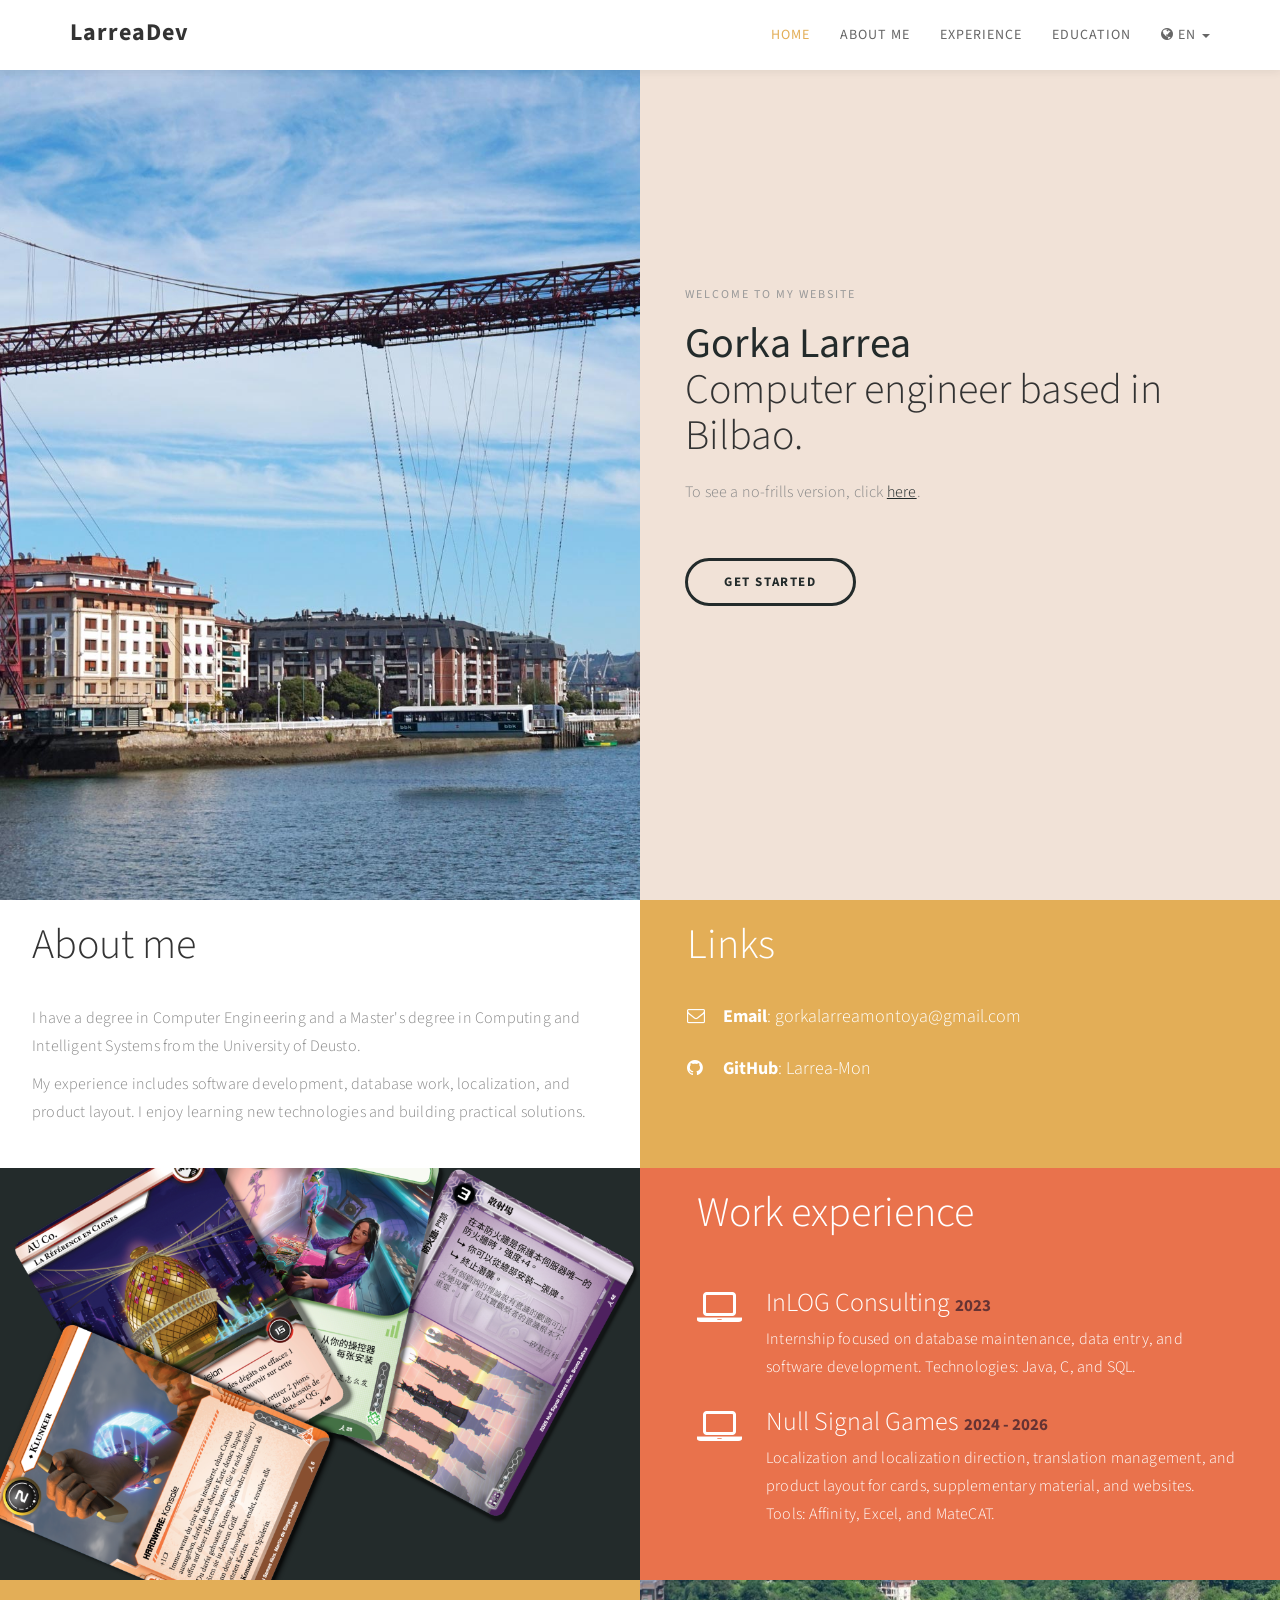
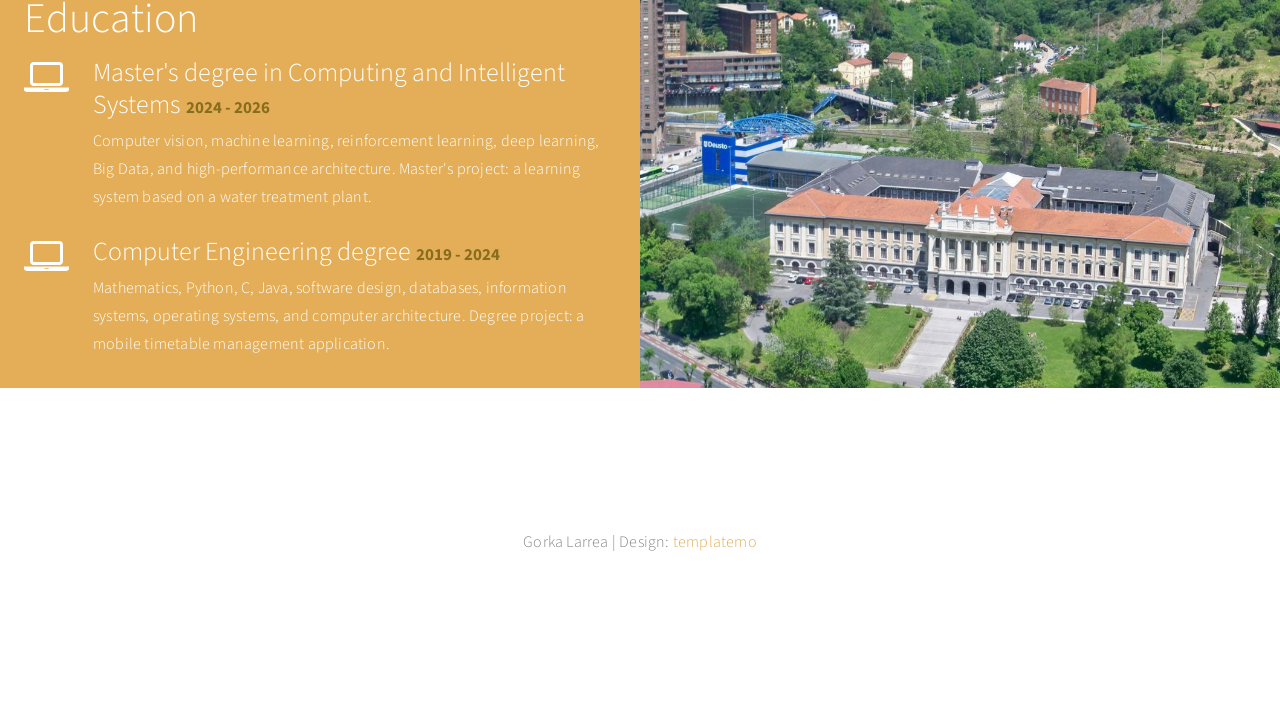
==== commit f7c13e7a: "Ultima pasada por encima de comprobar que está todo CSSado correctamente" ====
--- a/index.html
+++ b/index.html
@@ -118,7 +118,7 @@
                <div class="col-md-6 col-sm-6">
                     <div class="home-thumb">
                          <div class="section-title">
-                              <h4 class="wow fadeInUp" data-wow-delay="0.3s" data-i18n="home_welcome">welcome to my website</h4>
+                              <p class="home-welcome wow fadeInUp" data-wow-delay="0.3s" data-i18n="home_welcome">welcome to my website</p>
                               <h1 class="wow fadeInUp" data-wow-delay="0.6s"><strong>Gorka Larrea</strong><br><span data-i18n="home_title">Computer engineer based in Bilbao.</span></h1>
                               <p class="wow fadeInUp" data-wow-delay="1.1s"><span data-i18n="home_desc">To see a no-frills version, click</span> <a class="home-simple-link" href="simple.html" data-i18n="home_desc_link">here</a>.</p>
                               
@@ -143,7 +143,7 @@
                <div class="col-md-6 col-sm-12">
                     <div class="about-thumb">
                          <div class="wow fadeInUp section-title" data-wow-delay="0.4s">
-                              <h1 data-i18n="about_title">About me</h1>
+                              <h2 class="section-heading" data-i18n="about_title">About me</h2>
                          </div>
                          <div class="wow fadeInUp" data-wow-delay="0.8s">
                               <p data-i18n="about_p1">I have a degree in Computer Engineering and a Master's degree in Computing and Intelligent Systems from the University of Deusto.</p>
@@ -155,7 +155,7 @@
                <div class="bg-yellow col-md-6 col-sm-12">
                     <div class="contact-links">
                          <div class="wow fadeInUp section-title color-white" data-wow-delay="1.2s">
-                              <h1 data-i18n="links_title">Links</h1>
+                              <h2 class="section-heading" data-i18n="links_title">Links</h2>
                          </div>
 
                          <div class="wow fadeInUp links-list" data-wow-delay="1.6s">
@@ -192,7 +192,7 @@
                <div class="col-md-6 col-sm-6">
                     <div class="color-white experience-thumb">
                          <div class="wow fadeInUp section-title" data-wow-delay="0.8s">
-                              <h1 data-i18n="experience_title">My Experiences</h1>
+                              <h2 class="section-heading" data-i18n="experience_title">Work experience</h2>
                          </div>
 
                          <div class="wow fadeInUp color-white media" data-wow-delay="1.2s">
@@ -232,7 +232,7 @@
                <div class="col-md-6 col-sm-6">
                     <div class="color-white education-thumb">
                          <div class="wow fadeInUp section-title" data-wow-delay="0.8s">
-                              <h1 data-i18n="education_title">My Education</h1>
+                              <h2 class="section-heading" data-i18n="education_title">Education</h2>
                          </div>
 
                          <div class="wow fadeInUp color-white media" data-wow-delay="1.2s">
--- a/css/templatemo-style.css
+++ b/css/templatemo-style.css
@@ -37,6 +37,13 @@
   font-size: 42px;
   padding-bottom: 14px;
   margin-bottom: 0px;
+}
+
+.section-heading {
+  font-size: 42px;
+  line-height: 1.1;
+  padding-bottom: 14px;
+  margin-bottom: 0;
 }
 
 h2 {
@@ -407,6 +414,17 @@
 
 #home h1 {
   padding-bottom: 18px;
+}
+
+#home .home-welcome {
+  color: #999;
+  font-size: 12px;
+  font-weight: normal;
+  letter-spacing: 2px;
+  line-height: 1.1;
+  margin: 10px 0;
+  padding-top: 6px;
+  text-transform: uppercase;
 }
 
 #home .home-simple-link,
@@ -778,6 +796,10 @@
     font-size: 32px;
   }
 
+  .section-heading {
+    font-size: 32px;
+  }
+
   h2 {
     font-size: 28px;
     line-height: inherit;
